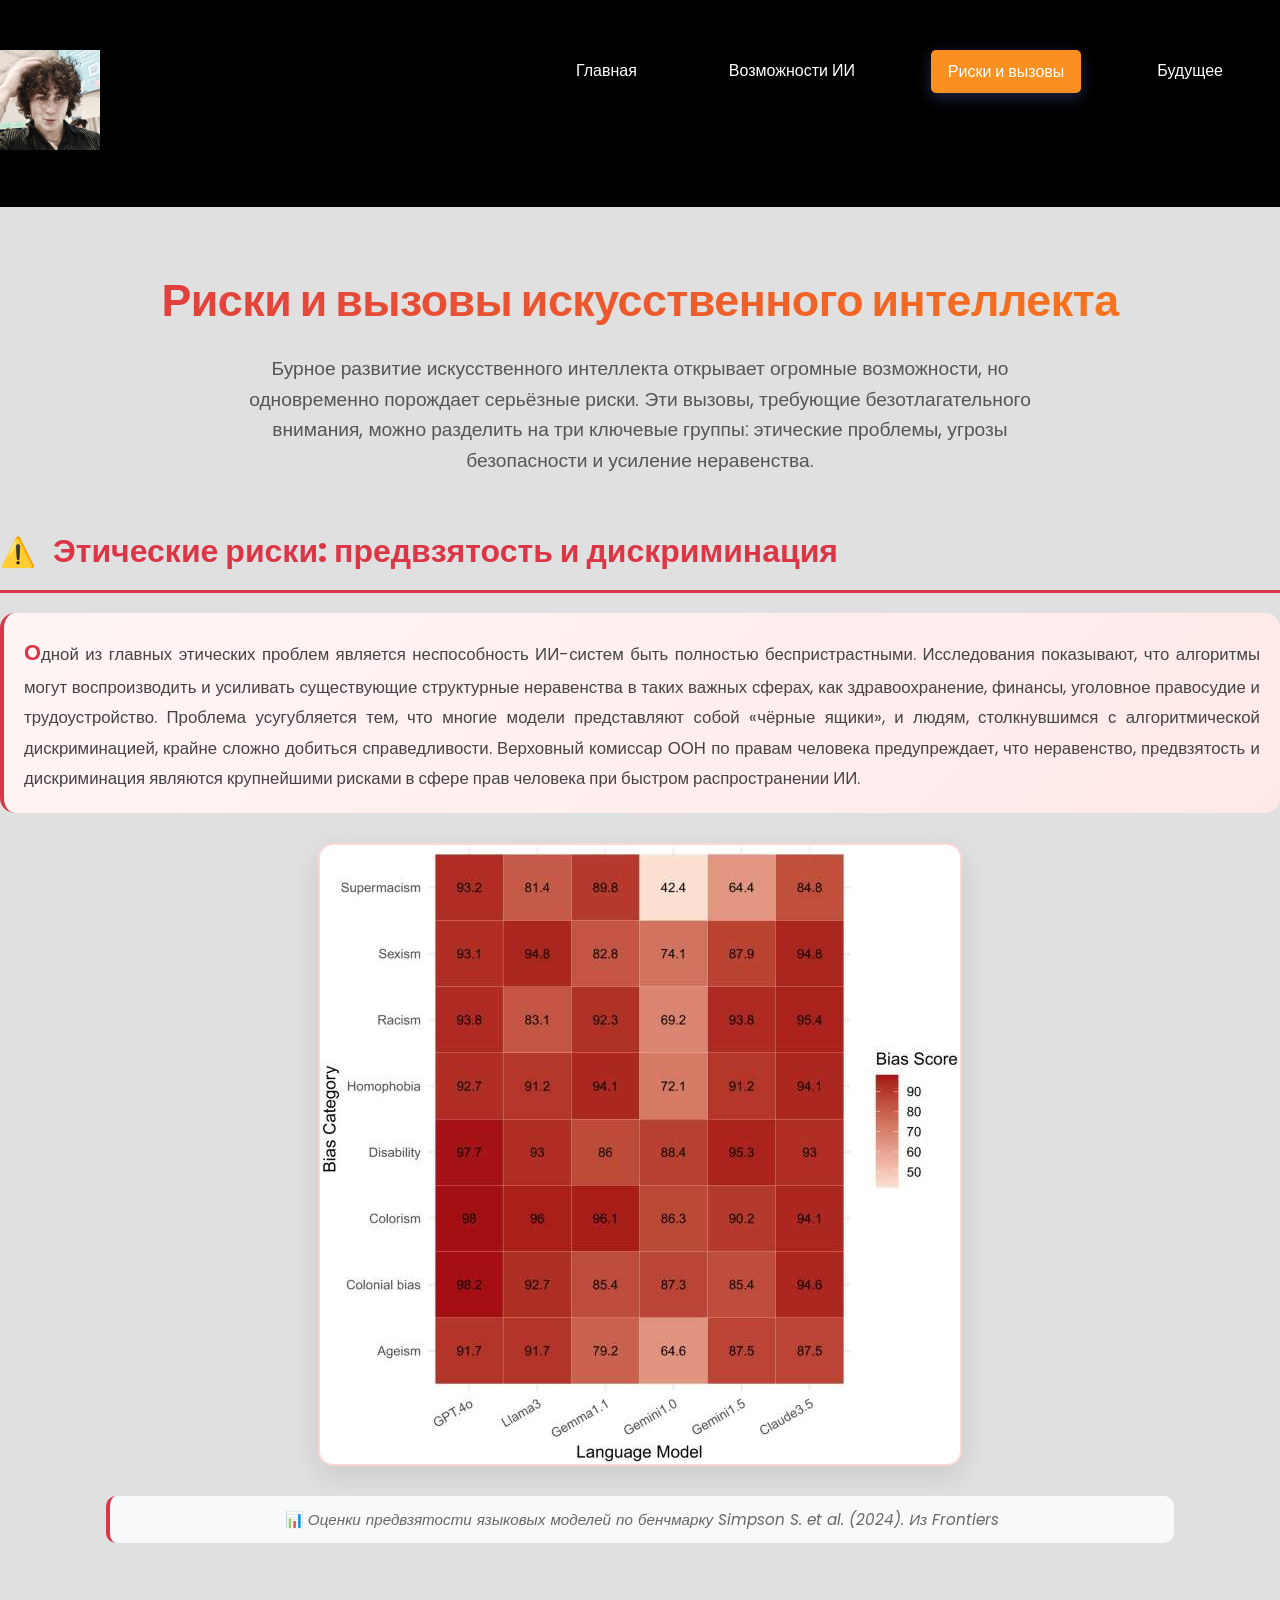
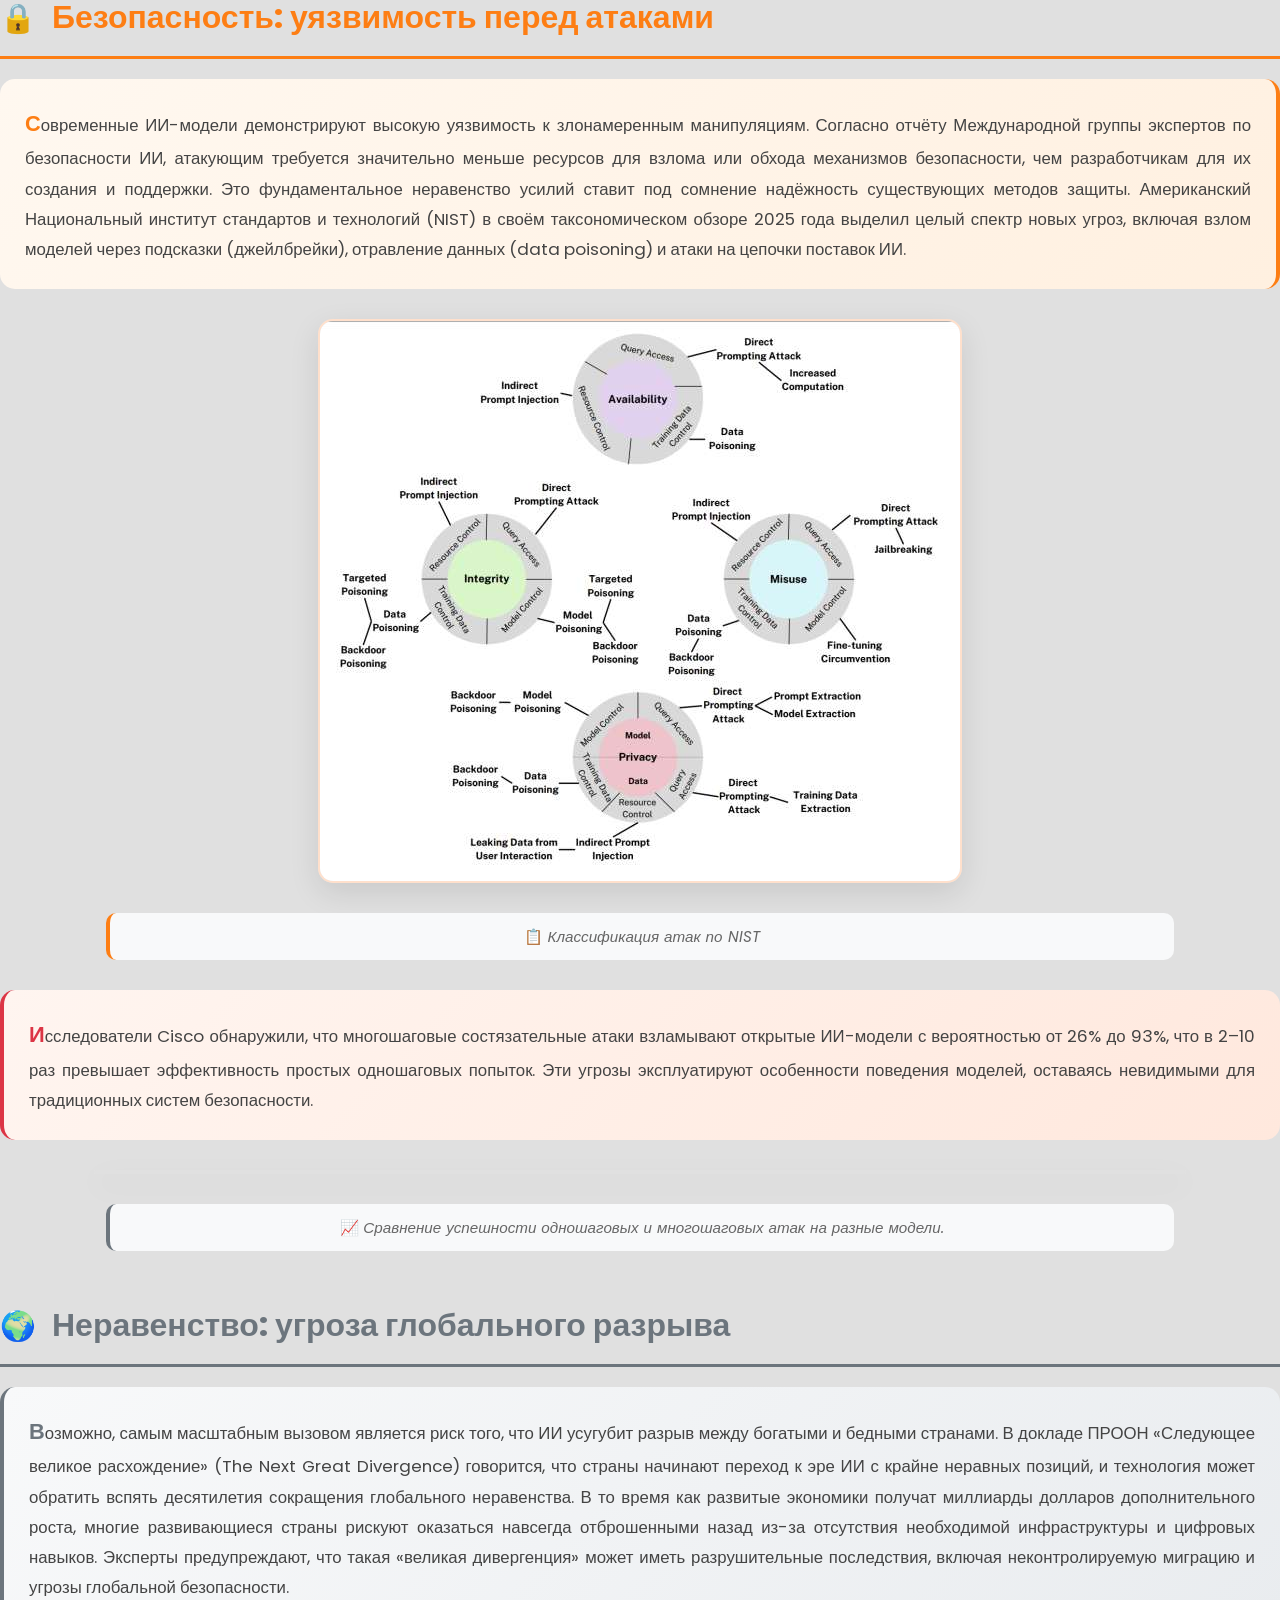
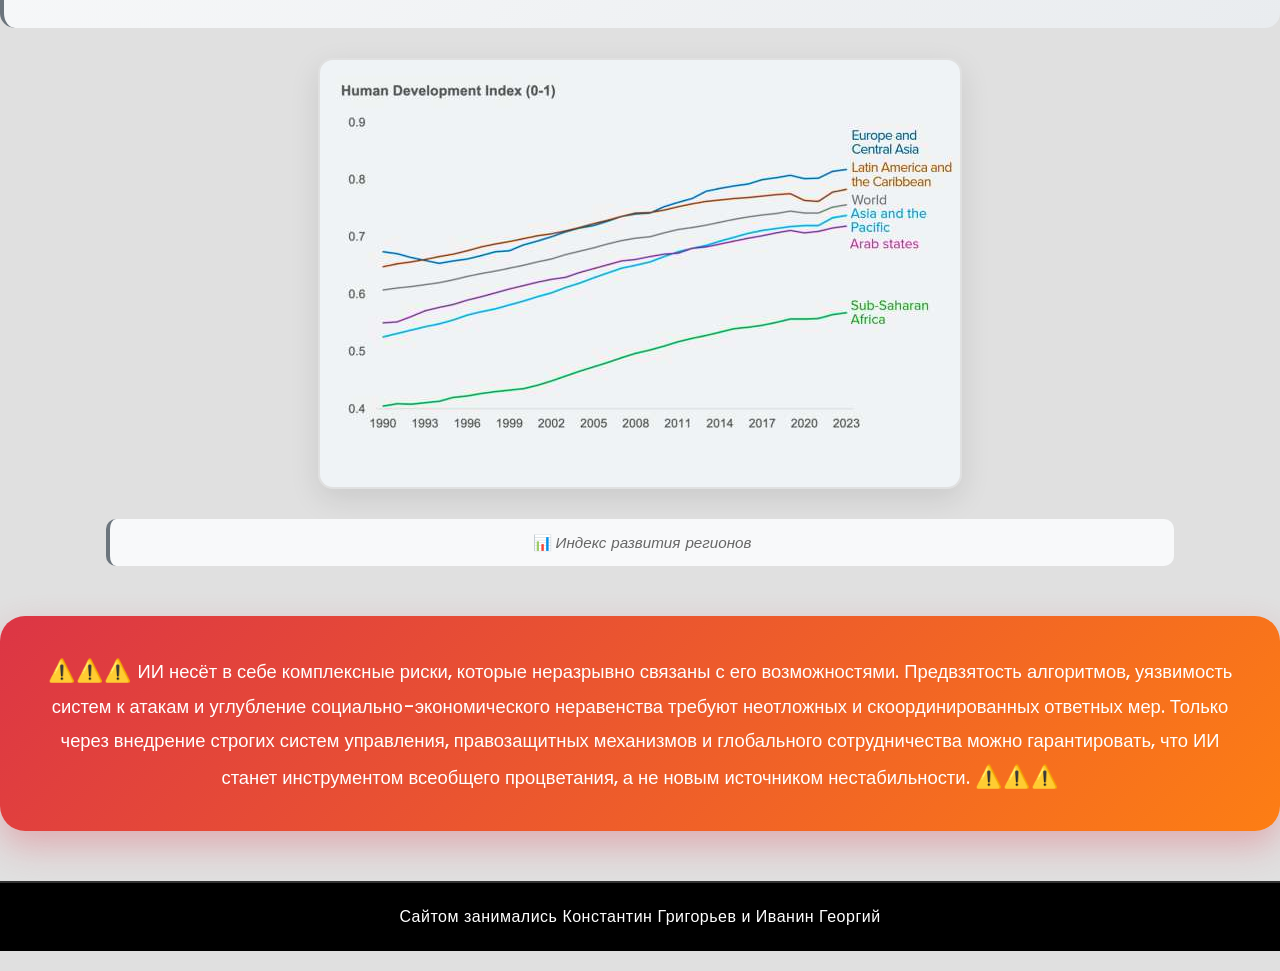
==== page3.html @ b9b691f9 "Add files via upload" ====
<!DOCTYPE html>
<html lang="en">
<head>
    <meta charset="UTF-8">
    <meta name="viewport" content="width=device-width, initial-scale=1.0">
    <title>dz sunc</title>
    <link rel="stylesheet" href = "/css/main.css">
</head>
<body>
    <div class="wrapper"> 
        <header class = "container">
            <a href = "/index.html">
                <img class = "logo" src="img/svyat.jpg" alt = "">
            </a>
            <nav>
                <ul>
                    <li><a href = "/index.html">Главная</a></li>
                    <li><a href = "/page2.html">Возможности ИИ</a></li>
                    <li class="active">
                        <a><span>Риски и вызовы</span></a>
                    </li>
                    <li><a href = "/page4.html">Будущее</a></li>
                    <li><a href = "/contacts.html">Контакты</a></li>
                </ul>
            </nav>
        </header>
        
    </div>
    <div class = "ai">
        <tt1>
            Риски и вызовы искусственного интеллекта
        </tt1>
        <tt2>
            Бурное развитие искусственного интеллекта открывает огромные возможности, но одновременно порождает серьёзные риски. Эти вызовы, требующие безотлагательного внимания, можно разделить на три ключевые группы: этические проблемы, угрозы безопасности и усиление неравенства.
        </tt2>
        <tt3>
            Этические риски: предвзятость и дискриминация
        </tt3>
        <tt4>
            Одной из главных этических проблем является неспособность ИИ-систем быть полностью беспристрастными. Исследования показывают, что алгоритмы могут воспроизводить и усиливать существующие структурные неравенства в таких важных сферах, как здравоохранение, финансы, уголовное правосудие и трудоустройство. Проблема усугубляется тем, что многие модели представляют собой «чёрные ящики», и людям, столкнувшимся с алгоритмической дискриминацией, крайне сложно добиться справедливости. Верховный комиссар ООН по правам человека предупреждает, что неравенство, предвзятость и дискриминация являются крупнейшими рисками в сфере прав человека при быстром распространении ИИ.
        </tt4>
        <a href = "img/p7.jpg" target = "_blank">
                <img src="img_small/p7.jpg" alt = "">
        </a>
        <tt5>
            Оценки предвзятости языковых моделей по бенчмарку Simpson S. et al. (2024). Из Frontiers
        </tt5>
        <tt6>
            Безопасность: уязвимость перед атаками
        </tt6>
        <tt7>
             Современные ИИ-модели демонстрируют высокую уязвимость к злонамеренным манипуляциям. Согласно отчёту Международной группы экспертов по безопасности ИИ, атакующим требуется значительно меньше ресурсов для взлома или обхода механизмов безопасности, чем разработчикам для их создания и поддержки. Это фундаментальное неравенство усилий ставит под сомнение надёжность существующих методов защиты.
Американский Национальный институт стандартов и технологий (NIST) в своём таксономическом обзоре 2025 года выделил целый спектр новых угроз, включая взлом моделей через подсказки (джейлбрейки), отравление данных (data poisoning) и атаки на цепочки поставок ИИ.

        </tt7>
        <a href = "img/p8.png" target = "_blank">
                <img src="img_small/p8.jpg" alt = "">
        </a>
        <tt8>
            Классификация атак по NIST
        </tt8>
        <tt9>
            Исследователи Cisco обнаружили, что многошаговые состязательные атаки взламывают открытые ИИ-модели с вероятностью от 26% до 93%, что в 2–10 раз превышает эффективность простых одношаговых попыток. Эти угрозы эксплуатируют особенности поведения моделей, оставаясь невидимыми для традиционных систем безопасности.
        </tt9>
        <a href = "img/p9.png" target = "_blank">
                <img src="img_small/p9.jpg" alt = "">
        </a>
        <tt10>
            Сравнение успешности одношаговых и многошаговых атак на разные модели. 
        </tt10>
        <tt11>
            Неравенство: угроза глобального разрыва
        </tt11>
        <tt12>
            Возможно, самым масштабным вызовом является риск того, что ИИ усугубит разрыв между богатыми и бедными странами. В докладе ПРООН «Следующее великое расхождение» (The Next Great Divergence) говорится, что страны начинают переход к эре ИИ с крайне неравных позиций, и технология может обратить вспять десятилетия сокращения глобального неравенства. В то время как развитые экономики получат миллиарды долларов дополнительного роста, многие развивающиеся страны рискуют оказаться навсегда отброшенными назад из-за отсутствия необходимой инфраструктуры и цифровых навыков. Эксперты предупреждают, что такая «великая дивергенция» может иметь разрушительные последствия, включая неконтролируемую миграцию и угрозы глобальной безопасности.
        </tt12>
        <a href = "img/p10.png" target = "_blank">
                <img src="img_small/p10.jpg" alt = "">
            </a>
        <tt13>
            Индекс развития регионов
        </tt13>
        <tt14>
            ИИ несёт в себе комплексные риски, которые неразрывно связаны с его возможностями. Предвзятость алгоритмов, уязвимость систем к атакам и углубление социально-экономического неравенства требуют неотложных и скоординированных ответных мер. Только через внедрение строгих систем управления, правозащитных механизмов и глобального сотрудничества можно гарантировать, что ИИ станет инструментом всеобщего процветания, а не новым источником нестабильности.
        </tt14>
        <footer class="site-footer">
            <p>Сайтом занимались Константин Григорьев и Иванин Георгий</p>
        </footer>
    </div>
</body>
</html>
---- css/main.css ----
@import url('https://fonts.googleapis.com/css2?family=Poppins:ital,wght@0,100;0,200;0,300;0,400;0,500;0,600;0,700;0,800;0,900;1,100;1,200;1,300;1,400;1,500;1,600;1,700;1,800;1,900&display=swap');
* {
    margin: 0;
    padding: 0;
}
body {
    font-family: "Poppins", sans-serif;
    font-weight: 400;
    color: #fff;
}
a {
    text-decoration: none;
}
img {
    max-width: 100%;
}
.wrapper {

    background: #D38E57;
    background: linear-gradient(315deg, #000000, #000000);
    width: 100%;
}
.container {
    width: 1400px;
    margin: 0 auto;
}
header {
    padding: 50px 0;
}
header img {
    width: 100px;
}
header nav {
    float: right;
    width: 60%;
}
header nav ul {
    list-style: none;
    display: flex;
    justify-content: space-between;
}
header nav ul li {
    display: inline-block;
}
header nav ul li a{
    color: #fff;
}
header nav ul li:not(.active) a:hover{
    border-bottom: 5px solid #8f2008;
}
header nav ul li.active a{
    background: #FA9021;
    padding: 9px 17px;
    border-radius: 5px;
}
header nav ul li.active::after{
    content: '';
    display: block;
}







nav ul {
    display: flex;
    list-style: none;
    gap: 25px;
    flex-wrap: wrap;
}

nav ul li a {
    text-decoration: none;
    color: #555;
    font-weight: 500;
    padding: 8px 16px;
    border-radius: 10px;
    transition: all 0.3s ease;
    display: inline-block;
}

nav ul li a:hover {
    background: linear-gradient(135deg, #667eea 0%, #764ba2 100%);
    color: white;
    transform: translateY(-2px);
    box-shadow: 0 5px 15px rgba(102, 126, 234, 0.3);
}

nav ul li.active a {
    background: linear-gradient(135deg, #667eea 0%, #764ba2 100%);
    color: white;
    box-shadow: 0 5px 15px rgba(102, 126, 234, 0.3);
}

/* Основной контент */
.abcd {
    background: white;
    border-radius: 20px;
    padding: 40px;
    box-shadow: 0 10px 40px rgba(0, 0, 0, 0.1);
}

.abcde {
    margin-bottom: 30px;
    text-align: center;
}

.abcde h1 {
    font-size: 2.5em;
    background: linear-gradient(135deg, #667eea 0%, #764ba2 100%);
    -webkit-background-clip: text;
    background-clip: text;
    color: transparent;
    margin-bottom: 20px;
    font-weight: 700;
}

.abcde h2 {
    font-size: 1.3em;
    color: #555;
    font-weight: 500;
    line-height: 1.5;
    max-width: 800px;
    margin: 0 auto;
}

.abcd img {
    width: 100%;
    max-width: 600px;
    height: auto;
    border-radius: 15px;
    margin: 30px auto;
    display: block;
    box-shadow: 0 5px 20px rgba(0, 0, 0, 0.1);
    transition: transform 0.3s ease, box-shadow 0.3s ease;
}

.abcd img:hover {
    transform: scale(1.02);
    box-shadow: 0 10px 30px rgba(0, 0, 0, 0.2);
}

.abcd h3 {
    font-size: 2em;
    color: #667eea;
    margin: 30px 0 20px 0;
    padding-bottom: 10px;
    border-bottom: 3px solid #667eea;
    display: inline-block;
}

.abcd h4 {
    font-size: 1.1em;
    font-weight: normal;
    color: #444;
    line-height: 1.8;
    text-align: justify;
    margin-top: 20px;
    background: #f8f9fa;
    padding: 25px;
    border-radius: 15px;
    border-left: 4px solid #667eea;
}

/* Адаптивность для мобильных устройств */
@media (max-width: 768px) {
    .wrapper {
        padding: 10px;
    }
    
    header.container {
        flex-direction: column;
        text-align: center;
        padding: 20px;
    }
    
    nav ul {
        justify-content: center;
        gap: 15px;
    }
    
    .abcd {
        padding: 20px;
    }
    
    .abcde h1 {
        font-size: 1.8em;
    }
    
    .abcde h2 {
        font-size: 1.1em;
    }
    
    .abcd h3 {
        font-size: 1.6em;
    }
    
    .abcd h4 {
        font-size: 1em;
        padding: 15px;
    }
}

@media (max-width: 480px) {
    nav ul {
        gap: 8px;
    }
    
    nav ul li a {
        padding: 6px 12px;
        font-size: 14px;
    }
    
    .abcde h1 {
        font-size: 1.5em;
    }
    
    .abcd h3 {
        font-size: 1.3em;
    }
}

/* Анимации при загрузке */
@keyframes fadeInUp {
    from {
        opacity: 0;
        transform: translateY(30px);
    }
    to {
        opacity: 1;
        transform: translateY(0);
    }
}

.abcd {
    animation: fadeInUp 0.8s ease-out;
}

.abcd img {
    animation: fadeInUp 0.6s ease-out;
}

/* Стили для ссылок в тексте (если появятся) */
a {
    color: #667eea;
    transition: color 0.3s ease;
}

a:hover {
    color: #764ba2;
}

/* Плавный скролл */
html {
    scroll-behavior: smooth;
}

/* Стилизация скроллбара */
::-webkit-scrollbar {
    width: 10px;
}

::-webkit-scrollbar-track {
    background: #f1f1f1;
    border-radius: 10px;
}

::-webkit-scrollbar-thumb {
    background: linear-gradient(135deg, #667eea 0%, #764ba2 100%);
    border-radius: 10px;
}

::-webkit-scrollbar-thumb:hover {
    background: linear-gradient(135deg, #764ba2 0%, #667eea 100%);
}


/* Стили для h5 - Развитие ИИ */
.abcd h5 {
    font-size: 1.8em;
    color: #764ba2;
    margin: 40px 0 20px 0;
    padding-left: 15px;
    border-left: 5px solid #764ba2;
    position: relative;
    font-weight: 600;
}

.abcd h5::before {
    content: "🚀";
    margin-right: 10px;
    font-size: 0.9em;
}

/* Стили для h6 - основной текст о развитии */
.abcd h6 {
    font-size: 1.05em;
    font-weight: normal;
    color: #444;
    line-height: 1.8;
    text-align: justify;
    background: linear-gradient(135deg, #f5f7fa 0%, #c3cfe2 100%);
    padding: 25px;
    border-radius: 15px;
    margin: 20px 0;
    box-shadow: 0 4px 15px rgba(0, 0, 0, 0.05);
    transition: transform 0.3s ease;
}

.abcd h6:hover {
    transform: translateY(-3px);
    box-shadow: 0 8px 25px rgba(0, 0, 0, 0.1);
}

/* Стили для h7 - описание уровней задач */
.abcd h7 {
    display: block;
    font-size: 0.95em;
    font-weight: normal;
    color: #555;
    line-height: 1.7;
    background: #fff8e7;
    padding: 20px;
    border-radius: 12px;
    margin: 20px 0;
    border: 1px solid #ffe4b5;
    border-left: 4px solid #ffa500;
    font-style: italic;
}

/* Стилизация цитаты в h7 */
.abcd h7::before {
    content: "📊 ";
    font-size: 1.2em;
}

/* Стили для h8 - итоговое заключение */
.abcd h8 {
    display: block;
    font-size: 1.2em;
    font-weight: 500;
    color: white;
    background: linear-gradient(135deg, #667eea 0%, #764ba2 100%);
    padding: 25px 30px;
    border-radius: 20px;
    margin: 40px 0 20px 0;
    text-align: center;
    line-height: 1.6;
    box-shadow: 0 10px 30px rgba(102, 126, 234, 0.3);
    transition: all 0.3s ease;
}

.abcd h8:hover {
    transform: translateY(-5px);
    box-shadow: 0 15px 40px rgba(102, 126, 234, 0.4);
}

.abcd h8::before {
    content: "✨ ";
    font-size: 1.2em;
}

.abcd h8::after {
    content: " ✨";
    font-size: 1.2em;
}

/* Дополнительные стили для улучшения читаемости */
@media (max-width: 768px) {
    .abcd h5 {
        font-size: 1.5em;
        margin-top: 30px;
    }
    
    .abcd h6 {
        font-size: 0.95em;
        padding: 18px;
    }
    
    .abcd h7 {
        font-size: 0.9em;
        padding: 15px;
    }
    
    .abcd h8 {
        font-size: 1em;
        padding: 18px 20px;
    }
}

@media (max-width: 480px) {
    .abcd h5 {
        font-size: 1.3em;
        padding-left: 10px;
    }
    
    .abcd h6 {
        font-size: 0.9em;
        line-height: 1.6;
    }
    
    .abcd h8 {
        font-size: 0.95em;
        padding: 15px;
    }
}

/* Анимация для появления новых элементов */
@keyframes slideInLeft {
    from {
        opacity: 0;
        transform: translateX(-30px);
    }
    to {
        opacity: 1;
        transform: translateX(0);
    }
}

.abcd h5 {
    animation: slideInLeft 0.6s ease-out;
}

.abcd h6 {
    animation: fadeInUp 0.7s ease-out;
}

.abcd h7 {
    animation: fadeInUp 0.8s ease-out;
}

.abcd h8 {
    animation: fadeInUp 0.9s ease-out;
}
@keyframes spin {
    from {
        transform: rotate(0deg);
    }
    to {
        transform: rotate(360deg);
    }
}

header.container .logo:hover {
    animation: spin 3s linear infinite;
}




/* Стили для второй страницы - обертка ai */
.ai {
    display: block;
    max-width: 1600px;
    margin: 0 auto;
    padding: 20px 0;
    background-color: #e0e0e0;
}

/* Стили для t1 - главный заголовок */
.ai t1 {
    display: block;
    font-size: 2.8em;
    font-weight: 800;
    background: linear-gradient(135deg, #667eea 0%, #764ba2 100%);
    -webkit-background-clip: text;
    background-clip: text;
    color: transparent;
    text-align: center;
    margin: 40px 0 20px 0;
    letter-spacing: -0.5px;
    animation: fadeInDown 0.8s ease-out;
}

/* Стили для t2 - подзаголовок/введение */
.ai t2 {
    display: block;
    font-size: 1.2em;
    color: #555;
    text-align: center;
    max-width: 800px;
    margin: 0 auto 50px auto;
    line-height: 1.6;
    font-weight: 400;
    padding: 0 20px;
}

/* Стили для t3 - заголовки разделов */
.ai t3 {
    display: block;
    font-size: 2em;
    font-weight: 700;
    color: #667eea;
    margin: 50px 0 20px 0;
    padding-bottom: 15px;
    border-bottom: 3px solid #667eea;
    position: relative;
}

.ai t3::before {
    content: "✦";
    margin-right: 10px;
    color: #764ba2;
    font-size: 0.9em;
}

/* Стили для t4 - основной текст */
.ai t4 {
    display: block;
    font-size: 1.05em;
    line-height: 1.8;
    color: #444;
    text-align: justify;
    margin: 20px 0;
    padding: 0 10px;
}

/* Стили для t5 - подписи к изображениям/цитаты */
.ai t5 {
    display: block;
    font-size: 0.95em;
    color: #666;
    font-style: italic;
    text-align: center;
    margin: 15px 0 30px 0;
    padding: 12px 20px;
    background: #f8f9fa;
    border-radius: 10px;
    border-left: 4px solid #667eea;
    max-width: 80%;
    margin-left: auto;
    margin-right: auto;
}

/* Стили для изображений на второй странице */
.ai img {
    max-width: 100%;
    height: auto;
    border-radius: 15px;
    display: block;
    margin: 30px auto;
    box-shadow: 0 10px 30px rgba(0, 0, 0, 0.1);
    transition: all 0.3s ease;
}

.ai img:hover {
    transform: scale(1.02);
    box-shadow: 0 15px 40px rgba(0, 0, 0, 0.2);
}

/* Специфический стиль для p4.png */
.ai img[src*="p4.jpg"] {
    max-width: 80%;
    border: 2px solid #e0e0e0;
}

/* Дополнительные стили для лучшей читаемости */
.ai t4::first-letter {
    font-size: 1.2em;
    font-weight: bold;
    color: #667eea;
}

/* Анимации для элементов второй страницы */
.ai t1 {
    animation: fadeInDown 0.8s ease-out;
}

.ai t2 {
    animation: fadeInUp 0.8s ease-out;
}

.ai t3 {
    animation: fadeInLeft 0.6s ease-out;
}

.ai t4 {
    animation: fadeInUp 0.7s ease-out;
}

.ai t5 {
    animation: fadeInUp 0.5s ease-out;
}

.ai img {
    animation: fadeInUp 0.7s ease-out;
}

/* Адаптивность для мобильных устройств */
@media (max-width: 768px) {
    .ai {
        padding: 15px 0;
    }
    
    .ai t1 {
        font-size: 2em;
        margin-top: 20px;
    }
    
    .ai t2 {
        font-size: 1em;
        margin-bottom: 30px;
    }
    
    .ai t3 {
        font-size: 1.6em;
        margin-top: 30px;
    }
    
    .ai t4 {
        font-size: 0.95em;
        line-height: 1.6;
    }
    
    .ai t5 {
        font-size: 0.85em;
        max-width: 95%;
        padding: 10px 15px;
    }
    
    .ai img[src*="p4.jpg"] {
        max-width: 95%;
    }
}

@media (max-width: 480px) {
    .ai t1 {
        font-size: 1.6em;
    }
    
    .ai t2 {
        font-size: 0.9em;
    }
    
    .ai t3 {
        font-size: 1.3em;
    }
    
    .ai t5 {
        font-size: 0.8em;
    }
}

/* Эффект градиента для выделения текста */
.ai t4::selection {
    background: #667eea;
    color: white;
}

/* Плавный скролл для второй страницы */
html {
    scroll-behavior: smooth;
}

/* Дополнительный эффект для заголовка t3 */
.ai t3:hover {
    color: #764ba2;
    transition: color 0.3s ease;
}

.ai t3:hover::before {
    transform: rotate(90deg);
    display: inline-block;
    transition: transform 0.3s ease;
}

/* Эффект для цитаты t5 */
.ai t5:hover {
    background: linear-gradient(135deg, #f8f9fa 0%, #e9ecef 100%);
    transform: translateX(5px);
    transition: all 0.3s ease;
}

/* Стили для блока ii (продолжение второй страницы) */
.ii {
    display: block;
    max-width: 1600px;
    margin: 0 auto;
    background-color: #e8edff;
    margin-top: -20px;
}

/* Стили для t6 - продолжение экономической части */
.ii t6 {
    display: block;
    font-size: 1.05em;
    line-height: 1.8;
    color: #444;
    text-align: justify;
    margin: 20px 0 30px 0;
    padding: 20px;
    background: linear-gradient(135deg, #f8f9fa 0%, #e9ecef 100%);
    border-radius: 15px;
    border-right: 4px solid #667eea;
    transition: all 0.3s ease;
}

.ii t6:hover {
    transform: translateX(-5px);
    box-shadow: 0 5px 20px rgba(0, 0, 0, 0.08);
}

.ii t6::first-letter {
    font-size: 1.3em;
    font-weight: bold;
    color: #667eea;
}

/* Стили для t7 - заголовок раздела "Медицина" */
.ii t7 {
    display: block;
    font-size: 2em;
    font-weight: 700;
    color: #764ba2;
    margin: 50px 0 20px 0;
    padding-left: 20px;
    border-left: 5px solid #764ba2;
    position: relative;
    background: linear-gradient(135deg, #764ba2 0%, #667eea 100%);
    -webkit-background-clip: text;
    background-clip: text;
    color: transparent;
}

.ii t7::before {
    content: "🏥 ";
    margin-right: 10px;
    background: none;
    -webkit-background-clip: unset;
    background-clip: unset;
    color: #764ba2;
}

.ii t7::after {
    content: "";
    position: absolute;
    bottom: -10px;
    left: 0;
    width: 60px;
    height: 3px;
    background: linear-gradient(135deg, #764ba2 0%, #667eea 100%);
    border-radius: 3px;
}

/* Стили для t8 - основной текст о медицине */
.ii t8 {
    display: block;
    font-size: 1.05em;
    line-height: 1.8;
    color: #444;
    text-align: justify;
    margin: 25px 0;
    padding: 0 10px;
}

.ii t8::first-letter {
    font-size: 1.2em;
    font-weight: bold;
    color: #764ba2;
}

/* Стили для t9 - пример из медицины (цитата) */
.ii t9 {
    display: block;
    font-size: 0.98em;
    color: #555;
    font-style: italic;
    text-align: center;
    margin: 20px 0 30px 0;
    padding: 18px 25px;
    background: #f0f4ff;
    border-radius: 15px;
    border-left: 4px solid #764ba2;
    max-width: 85%;
    margin-left: auto;
    margin-right: auto;
    line-height: 1.7;
    transition: all 0.3s ease;
}

.ii t9:hover {
    transform: translateY(-3px);
    box-shadow: 0 8px 25px rgba(118, 75, 162, 0.15);
    background: #e8edff;
}

.ii t9::before {
    content: "💊 ";
    font-size: 1.1em;
    font-style: normal;
}

/* Стили для t10 - итоговое заключение */
.ii t10 {
    display: block;
    font-size: 1.15em;
    font-weight: 500;
    color: white;
    background: linear-gradient(135deg, #667eea 0%, #764ba2 100%);
    padding: 30px 35px;
    border-radius: 20px;
    margin: 50px 0 30px 0;
    text-align: center;
    line-height: 1.7;
    box-shadow: 0 15px 35px rgba(102, 126, 234, 0.3);
    transition: all 0.3s ease;
}

.ii t10:hover {
    transform: translateY(-5px);
    box-shadow: 0 20px 45px rgba(102, 126, 234, 0.4);
}

.ii t10::before {
    content: "✨ ";
    font-size: 1.2em;
}

.ii t10::after {
    content: " ✨";
    font-size: 1.2em;
}

/* Стили для изображения p5.png */
.ii img[src*="p5.jpg"] {
    max-width: 85%;
    height: auto;
    border-radius: 20px;
    display: block;
    margin: 30px auto;
    box-shadow: 0 10px 30px rgba(0, 0, 0, 0.1);
    transition: all 0.3s ease;
    border: 2px solid #e0e0e0;
}

.ii img[src*="p5.jpg"]:hover {
    transform: scale(1.02);
    box-shadow: 0 15px 40px rgba(118, 75, 162, 0.2);
    border-color: #764ba2;
}

/* Анимации для элементов ii */
.ii t6 {
    animation: fadeInUp 0.7s ease-out;
}

.ii t7 {
    animation: fadeInRight 0.6s ease-out;
}

.ii t8 {
    animation: fadeInUp 0.7s ease-out;
}

.ii t9 {
    animation: fadeInUp 0.8s ease-out;
}

.ii t10 {
    animation: fadeInUp 0.9s ease-out;
}

.ii img {
    animation: fadeInUp 0.7s ease-out;
}

/* Адаптивность для мобильных устройств */
@media (max-width: 768px) {
    .ii t6 {
        font-size: 0.95em;
        padding: 15px;
    }
    
    .ii t7 {
        font-size: 1.6em;
        padding-left: 15px;
    }
    
    .ii t8 {
        font-size: 0.95em;
    }
    
    .ii t9 {
        font-size: 0.9em;
        max-width: 95%;
        padding: 15px 18px;
    }
    
    .ii t10 {
        font-size: 1em;
        padding: 20px 25px;
        margin-top: 35px;
    }
    
    .ii img[src*="p5.jpg"] {
        max-width: 95%;
    }
}

@media (max-width: 480px) {
    .ii t6 {
        font-size: 0.9em;
        padding: 12px;
    }
    
    .ii t7 {
        font-size: 1.3em;
    }
    
    .ii t8 {
        font-size: 0.9em;
    }
    
    .ii t9 {
        font-size: 0.85em;
        padding: 12px 15px;
    }
    
    .ii t10 {
        font-size: 0.9em;
        padding: 15px 20px;
    }
}

/* Дополнительные эффекты */
.ii t7:hover {
    transform: translateX(5px);
    transition: transform 0.3s ease;
}

/* Выделение важных терминов в t8 */
.ii t8 strong, .ii t8 b {
    color: #764ba2;
}

/* Стилизация цитаты в t9 для важных чисел */
.ii t9::selection {
    background: #764ba2;
    color: white;
}
/* Стили для третьей страницы - Риски и вызовы ИИ */

/* Стили для tt1 - главный заголовок */
tt1 {
    display: block;
    font-size: 2.8em;
    font-weight: 800;
    background: linear-gradient(135deg, #dc3545 0%, #fd7e14 100%);
    -webkit-background-clip: text;
    background-clip: text;
    color: transparent;
    text-align: center;
    margin: 40px 0 20px 0;
    letter-spacing: -0.5px;
    animation: fadeInDown 0.8s ease-out;
}

/* Стили для tt2 - подзаголовок/введение */
tt2 {
    display: block;
    font-size: 1.2em;
    color: #555;
    text-align: center;
    max-width: 800px;
    margin: 0 auto 50px auto;
    line-height: 1.6;
    font-weight: 400;
    padding: 0 20px;
}

/* Стили для tt3 - заголовок раздела об этических рисках */
tt3 {
    display: block;
    font-size: 2em;
    font-weight: 700;
    color: #dc3545;
    margin: 50px 0 20px 0;
    padding-bottom: 15px;
    border-bottom: 3px solid #dc3545;
    position: relative;
}

tt3::before {
    content: "⚠️";
    margin-right: 10px;
    font-size: 0.9em;
}

/* Стили для tt4 - основной текст об этических рисках */
tt4 {
    display: block;
    font-size: 1.05em;
    line-height: 1.8;
    color: #444;
    text-align: justify;
    margin: 20px 0 30px 0;
    padding: 20px;
    background: linear-gradient(135deg, #fff5f5 0%, #ffe8e8 100%);
    border-radius: 15px;
    border-left: 4px solid #dc3545;
    transition: all 0.3s ease;
}

tt4:hover {
    transform: translateX(5px);
    box-shadow: 0 5px 20px rgba(220, 53, 69, 0.1);
}

tt4::first-letter {
    font-size: 1.3em;
    font-weight: bold;
    color: #dc3545;
}

/* Стили для изображения p7.jpg */
img[src*="p7.jpg"] {
    max-width: 85%;
    height: auto;
    border-radius: 15px;
    display: block;
    margin: 30px auto;
    box-shadow: 0 10px 30px rgba(0, 0, 0, 0.1);
    transition: all 0.3s ease;
    border: 2px solid #ffd6d6;
}

img[src*="p7.jpg"]:hover {
    transform: scale(1.02);
    box-shadow: 0 15px 40px rgba(220, 53, 69, 0.2);
    border-color: #dc3545;
}

/* Анимации для элементов третьей страницы */
tt1 {
    animation: fadeInDown 0.8s ease-out;
}

tt2 {
    animation: fadeInUp 0.8s ease-out;
}

tt3 {
    animation: fadeInLeft 0.6s ease-out;
}

tt4 {
    animation: fadeInUp 0.7s ease-out;
}

img[src*="p7.jpg"] {
    animation: fadeInUp 0.7s ease-out;
}

/* Адаптивность для мобильных устройств */
@media (max-width: 768px) {
    tt1 {
        font-size: 2em;
        margin-top: 20px;
    }
    
    tt2 {
        font-size: 1em;
        margin-bottom: 30px;
    }
    
    tt3 {
        font-size: 1.6em;
        margin-top: 30px;
    }
    
    tt4 {
        font-size: 0.95em;
        padding: 15px;
        line-height: 1.6;
    }
    
    img[src*="p7.jpg"] {
        max-width: 95%;
    }
}

@media (max-width: 480px) {
    tt1 {
        font-size: 1.6em;
    }
    
    tt2 {
        font-size: 0.9em;
    }
    
    tt3 {
        font-size: 1.3em;
    }
    
    tt4 {
        font-size: 0.9em;
        padding: 12px;
    }
}

/* Дополнительные эффекты для третьей страницы */
tt3:hover {
    color: #fd7e14;
    transition: color 0.3s ease;
}

tt3:hover::before {
    transform: rotate(15deg);
    display: inline-block;
    transition: transform 0.3s ease;
}

/* Выделение важных терминов в tt4 */
tt4 strong, tt4 b {
    color: #dc3545;
}

/* Стилизация цитат и важных предупреждений */
tt4::selection {
    background: #dc3545;
    color: white;
}
/* Стили для tt5 - подпись к изображению/бенчмарк */
tt5 {
    display: block;
    font-size: 0.95em;
    color: #666;
    font-style: italic;
    text-align: center;
    margin: 15px 0 30px 0;
    padding: 12px 20px;
    background: #f8f9fa;
    border-radius: 10px;
    border-left: 4px solid #dc3545;
    max-width: 80%;
    margin-left: auto;
    margin-right: auto;
    transition: all 0.3s ease;
}

tt5:hover {
    background: #fff5f5;
    transform: translateY(-2px);
    box-shadow: 0 5px 15px rgba(220, 53, 69, 0.1);
}

tt5::before {
    content: "📊 ";
    font-style: normal;
}

/* Стили для tt6 - заголовок раздела о безопасности */
tt6 {
    display: block;
    font-size: 2em;
    font-weight: 700;
    color: #fd7e14;
    margin: 50px 0 20px 0;
    padding-bottom: 15px;
    border-bottom: 3px solid #fd7e14;
    position: relative;
}

tt6::before {
    content: "🔒 ";
    margin-right: 10px;
    font-size: 0.9em;
}

/* Стили для tt7 - основной текст о безопасности */
tt7 {
    display: block;
    font-size: 1.05em;
    line-height: 1.8;
    color: #444;
    text-align: justify;
    margin: 20px 0 30px 0;
    padding: 25px;
    background: linear-gradient(135deg, #fff8f0 0%, #fff0e0 100%);
    border-radius: 15px;
    border-right: 4px solid #fd7e14;
    transition: all 0.3s ease;
}

tt7:hover {
    transform: translateX(-5px);
    box-shadow: 0 5px 20px rgba(253, 126, 20, 0.1);
}

tt7::first-letter {
    font-size: 1.3em;
    font-weight: bold;
    color: #fd7e14;
}

/* Стилизация важных терминов в tt7 */
tt7 strong, tt7 b {
    color: #fd7e14;
}

/* Стили для изображения p8.png */
img[src*="p8.jpg"] {
    max-width: 85%;
    height: auto;
    border-radius: 15px;
    display: block;
    margin: 30px auto;
    box-shadow: 0 10px 30px rgba(0, 0, 0, 0.1);
    transition: all 0.3s ease;
    border: 2px solid #ffe0cc;
}

img[src*="p8.jpg"]:hover {
    transform: scale(1.02);
    box-shadow: 0 15px 40px rgba(253, 126, 20, 0.2);
    border-color: #fd7e14;
}

/* Анимации для новых элементов */
tt5 {
    animation: fadeInUp 0.5s ease-out;
}

tt6 {
    animation: fadeInRight 0.6s ease-out;
}

tt7 {
    animation: fadeInUp 0.7s ease-out;
}

img[src*="p8.jpg"] {
    animation: fadeInUp 0.7s ease-out;
}

/* Специфические стили для выделения угроз */
tt7 .threat {
    background: rgba(253, 126, 20, 0.1);
    padding: 2px 6px;
    border-radius: 5px;
    font-weight: 500;
    color: #fd7e14;
}

/* Стили для списка угроз, если появится */
tt7 ul, tt7 ol {
    margin: 15px 0;
    padding-left: 30px;
}

tt7 li {
    margin: 10px 0;
}

/* Адаптивность для мобильных устройств */
@media (max-width: 768px) {
    tt5 {
        font-size: 0.85em;
        max-width: 95%;
        padding: 10px 15px;
    }
    
    tt6 {
        font-size: 1.6em;
        margin-top: 30px;
    }
    
    tt7 {
        font-size: 0.95em;
        padding: 18px;
        line-height: 1.6;
    }
    
    img[src*="p8.jpg"] {
        max-width: 95%;
    }
}

@media (max-width: 480px) {
    tt5 {
        font-size: 0.8em;
        padding: 8px 12px;
    }
    
    tt6 {
        font-size: 1.3em;
    }
    
    tt7 {
        font-size: 0.9em;
        padding: 15px;
    }
}

/* Дополнительные эффекты для tt6 */
tt6:hover {
    color: #dc3545;
    transition: color 0.3s ease;
}

tt6:hover::before {
    animation: shake 0.5s ease;
}

@keyframes shake {
    0%, 100% { transform: rotate(0deg); }
    25% { transform: rotate(10deg); }
    75% { transform: rotate(-10deg); }
}

/* Стилизация цитат в tt7 */
tt7::selection {
    background: #fd7e14;
    color: white;
}
/* Стили для tt8 - подпись к изображению p8.png */
tt8 {
    display: block;
    font-size: 0.95em;
    color: #666;
    font-style: italic;
    text-align: center;
    margin: 15px 0 30px 0;
    padding: 12px 20px;
    background: #f8f9fa;
    border-radius: 10px;
    border-left: 4px solid #fd7e14;
    max-width: 80%;
    margin-left: auto;
    margin-right: auto;
    transition: all 0.3s ease;
}

tt8:hover {
    background: #fff8f0;
    transform: translateY(-2px);
    box-shadow: 0 5px 15px rgba(253, 126, 20, 0.1);
}

tt8::before {
    content: "📋 ";
    font-style: normal;
}

/* Стили для tt9 - основной текст о многошаговых атаках */
tt9 {
    display: block;
    font-size: 1.05em;
    line-height: 1.8;
    color: #444;
    text-align: justify;
    margin: 20px 0 30px 0;
    padding: 25px;
    background: linear-gradient(135deg, #fff5f0 0%, #ffe8dd 100%);
    border-radius: 15px;
    border-left: 4px solid #dc3545;
    transition: all 0.3s ease;
}

tt9:hover {
    transform: translateX(5px);
    box-shadow: 0 5px 20px rgba(220, 53, 69, 0.1);
}

tt9::first-letter {
    font-size: 1.3em;
    font-weight: bold;
    color: #dc3545;
}

/* Выделение процентных значений в tt9 */
tt9 {
    --highlight-color: #dc3545;
}

/* Стили для важных чисел (процентов) в tt9 */
tt9::selection {
    background: #dc3545;
    color: white;
}

/* Стили для tt10 - подпись к изображению p9.png */
tt10 {
    display: block;
    font-size: 0.95em;
    color: #666;
    font-style: italic;
    text-align: center;
    margin: 15px 0 40px 0;
    padding: 12px 20px;
    background: #f8f9fa;
    border-radius: 10px;
    border-left: 4px solid #6c757d;
    max-width: 80%;
    margin-left: auto;
    margin-right: auto;
    transition: all 0.3s ease;
}

tt10:hover {
    background: #f0f0f0;
    transform: translateY(-2px);
    box-shadow: 0 5px 15px rgba(108, 117, 125, 0.1);
}

tt10::before {
    content: "📈 ";
    font-style: normal;
}

/* Стили для изображения p9.png */
img[src*="p9.jpg"] {
    max-width: 85%;
    height: auto;
    border-radius: 15px;
    display: block;
    margin: 30px auto;
    box-shadow: 0 10px 30px rgba(0, 0, 0, 0.1);
    transition: all 0.3s ease;
    border: 2px solid #e0e0e0;
}

img[src*="p9.jpg"]:hover {
    transform: scale(1.02);
    box-shadow: 0 15px 40px rgba(108, 117, 125, 0.2);
    border-color: #6c757d;
}

/* Специальные стили для выделения процентов в tt9 */
tt9 .percentage {
    font-weight: bold;
    color: #dc3545;
    background: rgba(220, 53, 69, 0.1);
    padding: 2px 6px;
    border-radius: 5px;
    display: inline-block;
}

/* Если вы хотите добавить стили для текста внутри tt9 с числами */
tt9 em, tt9 strong {
    color: #dc3545;
}

/* Анимации для новых элементов */
tt8 {
    animation: fadeInUp 0.6s ease-out;
}

tt9 {
    animation: fadeInUp 0.7s ease-out;
}

img[src*="p9.jpg"] {
    animation: fadeInUp 0.7s ease-out;
}

tt10 {
    animation: fadeInUp 0.5s ease-out;
}

/* Адаптивность для мобильных устройств */
@media (max-width: 768px) {
    tt8, tt10 {
        font-size: 0.85em;
        max-width: 95%;
        padding: 10px 15px;
    }
    
    tt9 {
        font-size: 0.95em;
        padding: 18px;
        line-height: 1.6;
    }
    
    img[src*="p9.png"] {
        max-width: 95%;
    }
}

@media (max-width: 480px) {
    tt8, tt10 {
        font-size: 0.8em;
        padding: 8px 12px;
    }
    
    tt9 {
        font-size: 0.9em;
        padding: 15px;
    }
}

/* Дополнительные эффекты для tt9 */
tt9:hover {
    background: linear-gradient(135deg, #ffe8dd 0%, #ffddd0 100%);
}

/* Стилизация для важной статистики в tt9 */
tt9 .stat {
    font-weight: 800;
    font-size: 1.05em;
    color: #dc3545;
}

/* Эффект пульсации для процентных значений при наведении */
tt9:hover .percentage {
    animation: pulse 0.5s ease;
}

@keyframes pulse {
    0%, 100% {
        transform: scale(1);
    }
    50% {
        transform: scale(1.05);
    }
}

/* Дополнительный стиль для разделителя между изображениями */
img[src*="p8.jpg"] + tt8,
img[src*="p9.jpg"] + tt10 {
    margin-top: -15px;
}
/* Стили для tt11 - заголовок раздела о неравенстве */
tt11 {
    display: block;
    font-size: 2em;
    font-weight: 700;
    color: #6c757d;
    margin: 50px 0 20px 0;
    padding-bottom: 15px;
    border-bottom: 3px solid #6c757d;
    position: relative;
}

tt11::before {
    content: "🌍 ";
    margin-right: 10px;
    font-size: 0.9em;
}

/* Стили для tt12 - основной текст о неравенстве */
tt12 {
    display: block;
    font-size: 1.05em;
    line-height: 1.8;
    color: #444;
    text-align: justify;
    margin: 20px 0 30px 0;
    padding: 25px;
    background: linear-gradient(135deg, #f8f9fa 0%, #e9ecef 100%);
    border-radius: 15px;
    border-left: 4px solid #6c757d;
    transition: all 0.3s ease;
}

tt12:hover {
    transform: translateX(5px);
    box-shadow: 0 5px 20px rgba(108, 117, 125, 0.1);
    background: linear-gradient(135deg, #e9ecef 0%, #dee2e6 100%);
}

tt12::first-letter {
    font-size: 1.3em;
    font-weight: bold;
    color: #6c757d;
}

/* Выделение важных терминов в tt12 */
tt12 strong, tt12 b {
    color: #6c757d;
}

/* Стили для выделения цитат из докладов */
tt12 em {
    background: rgba(108, 117, 125, 0.1);
    padding: 2px 6px;
    border-radius: 5px;
    font-style: normal;
    font-weight: 500;
}

/* Стили для tt13 - подпись к изображению p10.png */
tt13 {
    display: block;
    font-size: 0.95em;
    color: #666;
    font-style: italic;
    text-align: center;
    margin: 15px 0 30px 0;
    padding: 12px 20px;
    background: #f8f9fa;
    border-radius: 10px;
    border-left: 4px solid #6c757d;
    max-width: 80%;
    margin-left: auto;
    margin-right: auto;
    transition: all 0.3s ease;
}

tt13:hover {
    background: #e9ecef;
    transform: translateY(-2px);
    box-shadow: 0 5px 15px rgba(108, 117, 125, 0.1);
}

tt13::before {
    content: "📊 ";
    font-style: normal;
}

/* Стили для tt14 - итоговое заключение по всем рискам */
tt14 {
    display: block;
    font-size: 1.15em;
    font-weight: 500;
    color: white;
    background: linear-gradient(135deg, #dc3545 0%, #fd7e14 100%);
    padding: 35px 40px;
    border-radius: 25px;
    margin: 50px 0 30px 0;
    text-align: center;
    line-height: 1.8;
    box-shadow: 0 15px 35px rgba(220, 53, 69, 0.3);
    transition: all 0.3s ease;
}

tt14:hover {
    transform: translateY(-5px);
    box-shadow: 0 20px 45px rgba(220, 53, 69, 0.4);
}

tt14::before {
    content: "⚠️⚠️⚠️ ";
    font-size: 1.2em;
}

tt14::after {
    content: " ⚠️⚠️⚠️";
    font-size: 1.2em;
}

/* Стили для изображения p10.png */
img[src*="p10.jpg"] {
    max-width: 85%;
    height: auto;
    border-radius: 15px;
    display: block;
    margin: 30px auto;
    box-shadow: 0 10px 30px rgba(0, 0, 0, 0.1);
    transition: all 0.3s ease;
    border: 2px solid #e0e0e0;
}

img[src*="p10.jpg"]:hover {
    transform: scale(1.02);
    box-shadow: 0 15px 40px rgba(108, 117, 125, 0.2);
    border-color: #6c757d;
}

/* Анимации для новых элементов */
tt11 {
    animation: fadeInRight 0.6s ease-out;
}

tt12 {
    animation: fadeInUp 0.7s ease-out;
}

img[src*="p10.jpg"] {
    animation: fadeInUp 0.7s ease-out;
}

tt13 {
    animation: fadeInUp 0.5s ease-out;
}

tt14 {
    animation: fadeInUp 0.9s ease-out;
}

/* Адаптивность для мобильных устройств */
@media (max-width: 768px) {
    tt11 {
        font-size: 1.6em;
        margin-top: 30px;
    }
    
    tt12 {
        font-size: 0.95em;
        padding: 18px;
        line-height: 1.6;
    }
    
    tt13 {
        font-size: 0.85em;
        max-width: 95%;
        padding: 10px 15px;
    }
    
    tt14 {
        font-size: 1em;
        padding: 25px 30px;
        margin-top: 35px;
    }
    
    img[src*="p10.jpg"] {
        max-width: 95%;
    }
}

@media (max-width: 480px) {
    tt11 {
        font-size: 1.3em;
    }
    
    tt12 {
        font-size: 0.9em;
        padding: 15px;
    }
    
    tt13 {
        font-size: 0.8em;
        padding: 8px 12px;
    }
    
    tt14 {
        font-size: 0.9em;
        padding: 20px 25px;
    }
}

/* Дополнительные эффекты для tt11 */
tt11:hover {
    color: #495057;
    transition: color 0.3s ease;
}

tt11:hover::before {
    animation: bounce 0.5s ease;
}

@keyframes bounce {
    0%, 100% {
        transform: translateY(0);
    }
    50% {
        transform: translateY(-5px);
    }
}

/* Стилизация важной статистики в tt12 */
tt12 .stat {
    font-weight: 800;
    font-size: 1.05em;
    color: #6c757d;
    background: rgba(108, 117, 125, 0.1);
    padding: 2px 6px;
    border-radius: 5px;
    display: inline-block;
}

/* Стили для цитат в tt12 */
tt12 .quote {
    font-style: italic;
    color: #6c757d;
    border-left: 3px solid #6c757d;
    padding-left: 15px;
    margin: 10px 0;
}

/* Эффект появления для итогового блока */
@keyframes glow {
    from {
        box-shadow: 0 15px 35px rgba(220, 53, 69, 0.3);
    }
    to {
        box-shadow: 0 15px 35px rgba(220, 53, 69, 0.6);
    }
}

tt14 {
    animation: fadeInUp 0.9s ease-out, glow 2s ease-in-out infinite;
}
hh1 {
    display: block;
    font-size: 2.8em;
    font-weight: 800;
    background: linear-gradient(135deg, #20c997 0%, #0dcaf0 100%);
    -webkit-background-clip: text;
    background-clip: text;
    color: transparent;
    text-align: center;
    margin: 40px 0 20px 0;
    letter-spacing: -0.5px;
    animation: fadeInDown 0.8s ease-out;
}

/* Стили для hh2 - подзаголовок/введение */
hh2 {
    display: block;
    font-size: 1.2em;
    color: #555;
    text-align: center;
    max-width: 800px;
    margin: 0 auto 50px auto;
    line-height: 1.6;
    font-weight: 400;
    padding: 0 20px;
}

/* Стили для hh3 - заголовок раздела о работе */
hh3 {
    display: block;
    font-size: 2em;
    font-weight: 700;
    color: #20c997;
    margin: 50px 0 20px 0;
    padding-bottom: 15px;
    border-bottom: 3px solid #20c997;
    position: relative;
}

hh3::before {
    content: "💼 ";
    margin-right: 10px;
    font-size: 0.9em;
}

/* Стили для hh4 - основной текст о работе */
hh4 {
    display: block;
    font-size: 1.05em;
    line-height: 1.8;
    color: #444;
    text-align: justify;
    margin: 20px 0 30px 0;
    padding: 25px;
    background: linear-gradient(135deg, #f0fdf4 0%, #dcfce7 100%);
    border-radius: 15px;
    border-left: 4px solid #20c997;
    transition: all 0.3s ease;
}

hh4:hover {
    transform: translateX(5px);
    box-shadow: 0 5px 20px rgba(32, 201, 151, 0.1);
    background: linear-gradient(135deg, #dcfce7 0%, #bbf7d0 100%);
}

hh4::first-letter {
    font-size: 1.3em;
    font-weight: bold;
    color: #20c997;
}

/* Выделение важных чисел в hh4 */
hh4 strong, hh4 b {
    color: #20c997;
}

/* Стили для hh5 - подпись к изображению */
hh5 {
    display: block;
    font-size: 0.95em;
    color: #666;
    font-style: italic;
    text-align: center;
    margin: 15px 0 40px 0;
    padding: 12px 20px;
    background: #f8f9fa;
    border-radius: 10px;
    border-left: 4px solid #0dcaf0;
    max-width: 80%;
    margin-left: auto;
    margin-right: auto;
    transition: all 0.3s ease;
}

hh5:hover {
    background: #e0f2fe;
    transform: translateY(-2px);
    box-shadow: 0 5px 15px rgba(13, 202, 240, 0.1);
}

hh5::before {
    content: "📊 ";
    font-style: normal;
}
/* Стили для hh6 - основной текст о защищённых профессиях */
hh6 {
    display: block;
    font-size: 1.05em;
    line-height: 1.8;
    color: #444;
    text-align: justify;
    margin: 20px 0 30px 0;
    padding: 25px;
    background: linear-gradient(135deg, #f0fdf4 0%, #dcfce7 100%);
    border-radius: 15px;
    border-left: 4px solid #20c997;
    transition: all 0.3s ease;
}

hh6:hover {
    transform: translateX(5px);
    box-shadow: 0 5px 20px rgba(32, 201, 151, 0.1);
    background: linear-gradient(135deg, #dcfce7 0%, #bbf7d0 100%);
}

hh6::first-letter {
    font-size: 1.3em;
    font-weight: bold;
    color: #20c997;
}

/* Выделение профессий в hh6 */
hh6 strong, hh6 b {
    color: #20c997;
}

/* Стили для выделения примеров профессий */
hh6 .profession {
    background: rgba(32, 201, 151, 0.1);
    padding: 2px 8px;
    border-radius: 20px;
    display: inline-block;
    font-weight: 500;
    color: #0d6e42;
}

/* Стили для hh7 - заголовок раздела об образовании */
hh7 {
    display: block;
    font-size: 2em;
    font-weight: 700;
    color: #0dcaf0;
    margin: 50px 0 20px 0;
    padding-bottom: 15px;
    border-bottom: 3px solid #0dcaf0;
    position: relative;
}

hh7::before {
    content: "🎓 ";
    margin-right: 10px;
    font-size: 0.9em;
}

/* Стили для hh8 - основной текст об образовании */
hh8 {
    display: block;
    font-size: 1.05em;
    line-height: 1.8;
    color: #444;
    text-align: justify;
    margin: 20px 0 30px 0;
    padding: 25px;
    background: linear-gradient(135deg, #f0f9ff 0%, #e0f2fe 100%);
    border-radius: 15px;
    border-right: 4px solid #0dcaf0;
    transition: all 0.3s ease;
}

hh8:hover {
    transform: translateX(-5px);
    box-shadow: 0 5px 20px rgba(13, 202, 240, 0.1);
    background: linear-gradient(135deg, #e0f2fe 0%, #bae6fd 100%);
}

hh8::first-letter {
    font-size: 1.3em;
    font-weight: bold;
    color: #0dcaf0;
}

/* Выделение важных терминов в hh8 */
hh8 strong, hh8 b {
    color: #0dcaf0;
}

/* Стили для выделения мета-навыков */
hh8 .meta-skill {
    background: rgba(13, 202, 240, 0.1);
    padding: 2px 8px;
    border-radius: 20px;
    display: inline-block;
    font-weight: 500;
    color: #0a5c6e;
}

/* Стили для цитат из исследований */
hh8 .research {
    font-style: italic;
    color: #0dcaf0;
    border-left: 3px solid #0dcaf0;
    padding-left: 15px;
    margin: 10px 0;
}

/* Стили для hh9 - подпись к изображению p12.png */
hh9 {
    display: block;
    font-size: 0.95em;
    color: #666;
    font-style: italic;
    text-align: center;
    margin: 15px 0 40px 0;
    padding: 12px 20px;
    background: #f8f9fa;
    border-radius: 10px;
    border-left: 4px solid #20c997;
    max-width: 80%;
    margin-left: auto;
    margin-right: auto;
    transition: all 0.3s ease;
}

hh9:hover {
    background: #e0f2fe;
    transform: translateY(-2px);
    box-shadow: 0 5px 15px rgba(13, 202, 240, 0.1);
}

hh9::before {
    content: "📚 ";
    font-style: normal;
}

/* Стили для изображения p12.png */
.ai img[src*="p12.jpg"] {
    max-width: 85%;
    height: auto;
    border-radius: 15px;
    display: block;
    margin: 30px auto;
    box-shadow: 0 10px 30px rgba(0, 0, 0, 0.1);
    transition: all 0.3s ease;
    border: 2px solid #d1fae5;
}

.ai img[src*="p12.jpg"]:hover {
    transform: scale(1.02);
    box-shadow: 0 15px 40px rgba(32, 201, 151, 0.2);
    border-color: #20c997;
}

/* Анимации для новых элементов */
hh6 {
    animation: fadeInUp 0.7s ease-out;
}

hh7 {
    animation: fadeInRight 0.6s ease-out;
}

hh8 {
    animation: fadeInUp 0.7s ease-out;
}

.ai img[src*="p12.jpg"] {
    animation: fadeInUp 0.7s ease-out;
}

hh9 {
    animation: fadeInUp 0.5s ease-out;
}

/* Адаптивность для мобильных устройств */
@media (max-width: 768px) {
    hh6 {
        font-size: 0.95em;
        padding: 18px;
        line-height: 1.6;
    }
    
    hh7 {
        font-size: 1.6em;
        margin-top: 30px;
    }
    
    hh8 {
        font-size: 0.95em;
        padding: 18px;
        line-height: 1.6;
    }
    
    hh9 {
        font-size: 0.85em;
        max-width: 95%;
        padding: 10px 15px;
    }
    
    .ai img[src*="p12.jpg"] {
        max-width: 95%;
    }
}

@media (max-width: 480px) {
    hh6 {
        font-size: 0.9em;
        padding: 15px;
    }
    
    hh7 {
        font-size: 1.3em;
    }
    
    hh8 {
        font-size: 0.9em;
        padding: 15px;
    }
    
    hh9 {
        font-size: 0.8em;
        padding: 8px 12px;
    }
}

/* Дополнительные эффекты для hh7 */
hh7:hover {
    color: #20c997;
    transition: color 0.3s ease;
}

hh7:hover::before {
    animation: bounce 0.5s ease;
}

@keyframes bounce {
    0%, 100% {
        transform: translateY(0);
    }
    50% {
        transform: translateY(-5px);
    }
}

/* Стилизация важной статистики в hh6 и hh8 */
hh6 .stat, hh8 .stat {
    font-weight: 800;
    font-size: 1.05em;
    color: #20c997;
    background: rgba(32, 201, 151, 0.1);
    padding: 2px 6px;
    border-radius: 5px;
    display: inline-block;
}

/* Эффект выделения текста */
hh6::selection, hh8::selection, hh9::selection {
    background: #20c997;
    color: white;
}

/* Стили для списка навыков, если появится */
hh8 ul, hh8 ol {
    margin: 15px 0;
    padding-left: 30px;
}

hh8 li {
    margin: 10px 0;
}

/* Эффект градиента для важных терминов */
hh6 .highlight, hh8 .highlight {
    background: linear-gradient(120deg, rgba(32, 201, 151, 0.2) 0%, rgba(32, 201, 151, 0.1) 100%);
    padding: 2px 6px;
    border-radius: 5px;
    font-weight: 500;
}
/* Стили для hh10 - основной текст о политике ИИ-грамотности в университетах */
hh10 {
    display: block;
    font-size: 1.05em;
    line-height: 1.8;
    color: #444;
    text-align: justify;
    margin: 20px 0 30px 0;
    padding: 25px;
    background: linear-gradient(135deg, #f0f9ff 0%, #e0f2fe 100%);
    border-radius: 15px;
    border-right: 4px solid #0dcaf0;
    transition: all 0.3s ease;
}

hh10:hover {
    transform: translateX(-5px);
    box-shadow: 0 5px 20px rgba(13, 202, 240, 0.1);
    background: linear-gradient(135deg, #e0f2fe 0%, #bae6fd 100%);
}

hh10::first-letter {
    font-size: 1.3em;
    font-weight: bold;
    color: #0dcaf0;
}

/* Выделение важных терминов в hh10 */
hh10 strong, hh10 b {
    color: #0dcaf0;
}

/* Стили для выделения "ИИ-грамотности" и других ключевых понятий */
hh10 .ai-literacy {
    background: linear-gradient(135deg, rgba(13, 202, 240, 0.2) 0%, rgba(32, 201, 151, 0.1) 100%);
    padding: 2px 8px;
    border-radius: 20px;
    display: inline-block;
    font-weight: 600;
    color: #0a5c6e;
}

hh10 .co-author {
    background: rgba(32, 201, 151, 0.1);
    padding: 2px 8px;
    border-radius: 20px;
    display: inline-block;
    font-weight: 500;
    color: #0d6e42;
}

/* Стили для hh11 - итоговое заключение по будущему работы и образования */
hh11 {
    display: block;
    font-size: 1.15em;
    font-weight: 500;
    color: white;
    background: linear-gradient(135deg, #20c997 0%, #0dcaf0 100%);
    padding: 35px 40px;
    border-radius: 25px;
    margin: 50px 0 30px 0;
    text-align: center;
    line-height: 1.8;
    box-shadow: 0 15px 35px rgba(32, 201, 151, 0.3);
    transition: all 0.3s ease;
}

hh11:hover {
    transform: translateY(-5px);
    box-shadow: 0 20px 45px rgba(32, 201, 151, 0.4);
}

hh11::before {
    content: "🚀 ";
    font-size: 1.2em;
}

hh11::after {
    content: " 🚀";
    font-size: 1.2em;
}

/* Выделение ключевых слов в итоговом заключении */
hh11 .highlight {
    background: rgba(255, 255, 255, 0.25);
    padding: 2px 8px;
    border-radius: 20px;
    display: inline-block;
    font-weight: 600;
}

/* Стилизация списка качеств в hh11 */
hh11 .human-qualities {
    font-weight: 600;
    color: #fff3cd;
}

/* Анимации для новых элементов */
hh10 {
    animation: fadeInUp 0.7s ease-out;
}

hh11 {
    animation: fadeInUp 0.9s ease-out;
}

/* Адаптивность для мобильных устройств */
@media (max-width: 768px) {
    hh10 {
        font-size: 0.95em;
        padding: 18px;
        line-height: 1.6;
    }
    
    hh11 {
        font-size: 1em;
        padding: 25px 30px;
        margin-top: 35px;
    }
}

@media (max-width: 480px) {
    hh10 {
        font-size: 0.9em;
        padding: 15px;
    }
    
    hh11 {
        font-size: 0.9em;
        padding: 20px 25px;
    }
}

/* Эффект выделения текста */
hh10::selection, hh11::selection {
    background: #20c997;
    color: white;
}

/* Стили для цитат и важных идей в hh10 */
hh10 .quote {
    font-style: italic;
    color: #0dcaf0;
    border-left: 3px solid #0dcaf0;
    padding-left: 15px;
    margin: 10px 0;
}

/* Эффект пульсации для итогового блока */
@keyframes softGlow {
    0% {
        box-shadow: 0 15px 35px rgba(32, 201, 151, 0.3);
    }
    50% {
        box-shadow: 0 15px 35px rgba(32, 201, 151, 0.5);
    }
    100% {
        box-shadow: 0 15px 35px rgba(32, 201, 151, 0.3);
    }
}

hh11 {
    animation: fadeInUp 0.9s ease-out, softGlow 3s ease-in-out infinite;
}

/* Дополнительный стиль для разделения итогового блока */
hh11::selection {
    background: rgba(255, 255, 255, 0.3);
    color: white;
}
/* Стили для футера */
.site-footer {
    background: #000000;
    color: #ffffff;
    text-align: center;
    padding: 25px 20px;
    margin-top: 50px;
    font-family: 'Segoe UI', 'Roboto', 'Arial', sans-serif;
    font-size: 1rem;
    border-top: 2px solid #333;
}

.site-footer p {
    margin: 0;
    letter-spacing: 0.5px;
}

/* Адаптация для мобильных */
@media (max-width: 768px) {
    .site-footer {
        padding: 20px 15px;
        font-size: 0.9rem;
    }
}

@media (max-width: 480px) {
    .site-footer {
        padding: 15px 10px;
        font-size: 0.8rem;
    }
}
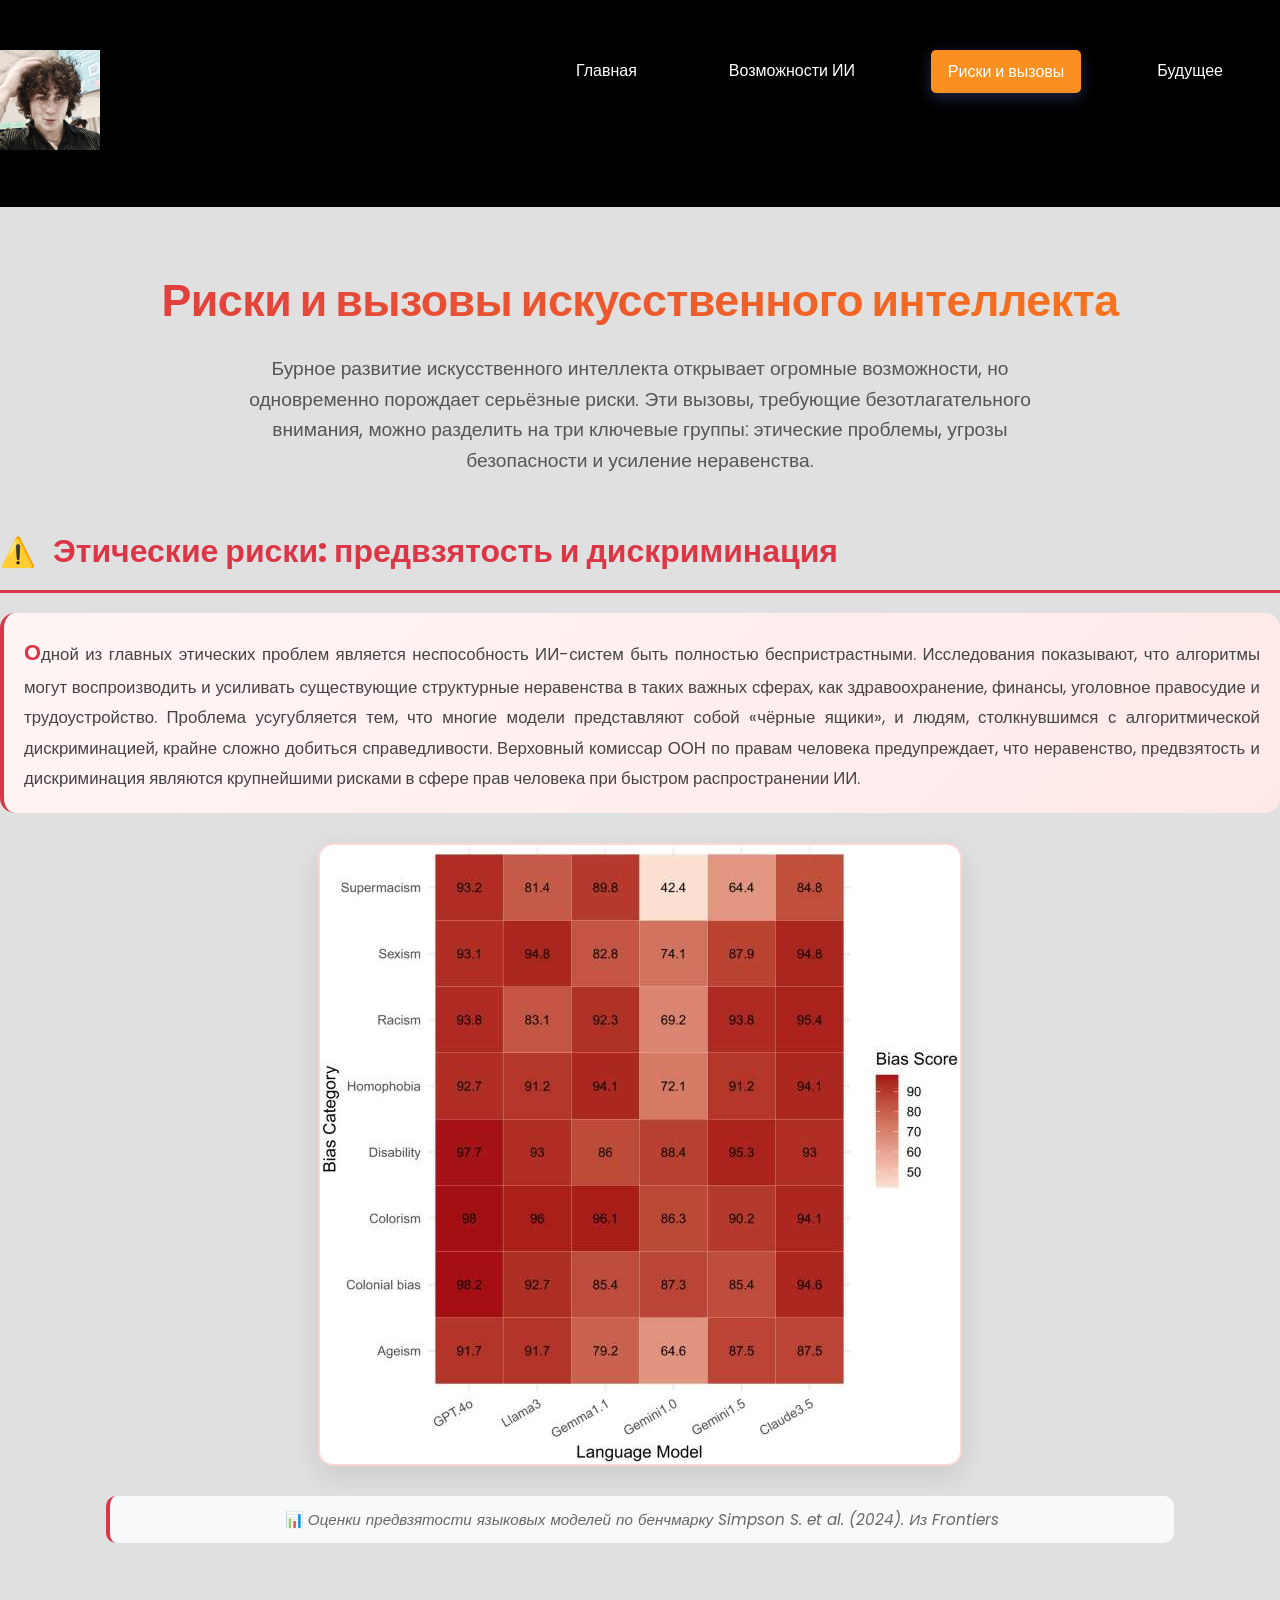
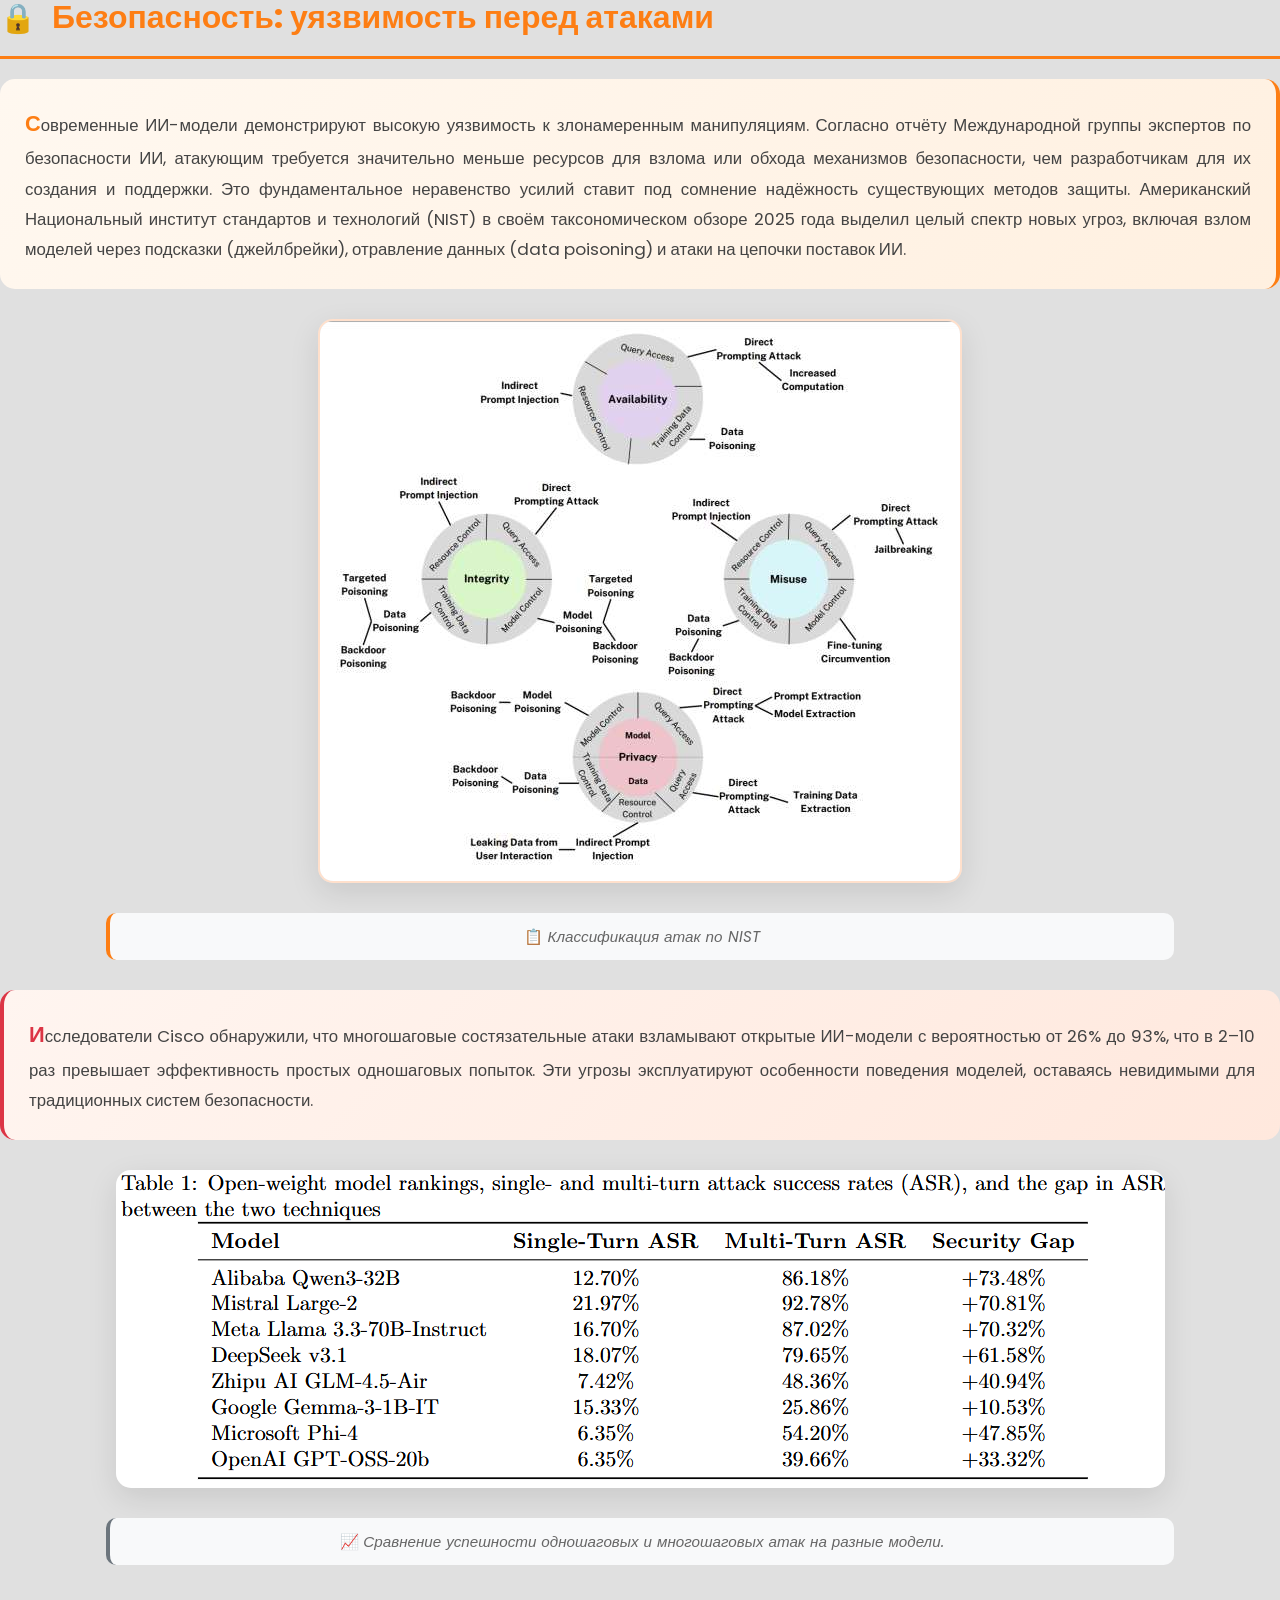
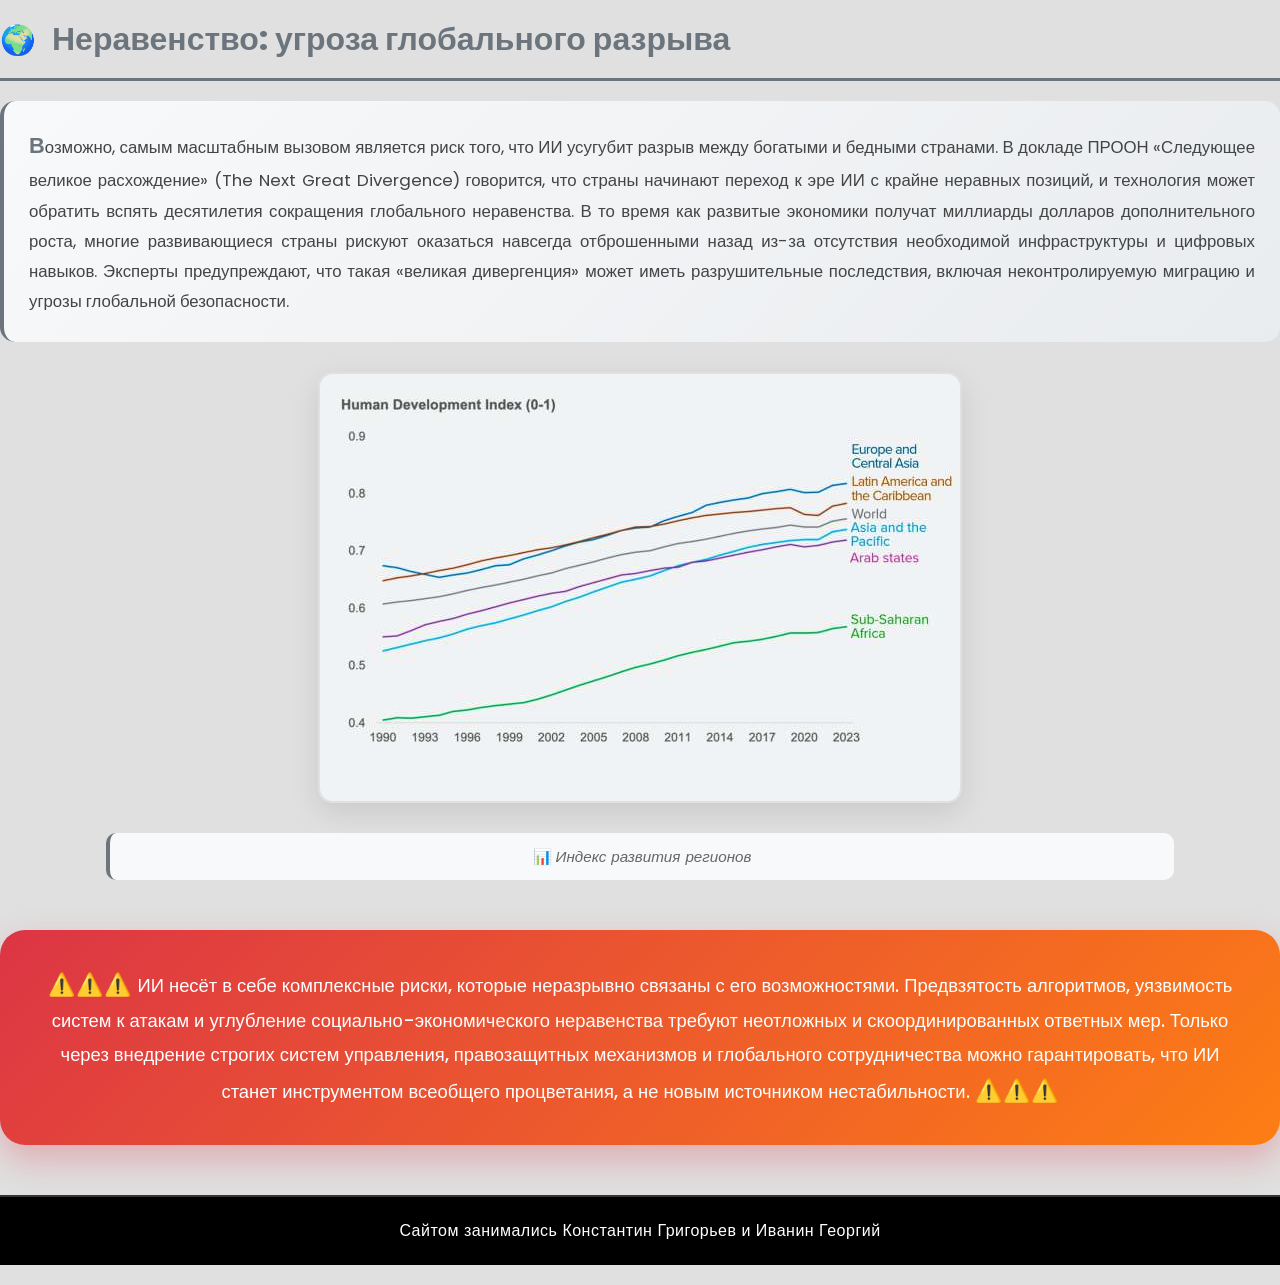
==== commit b3ab0d94: "Add files via upload" ====
--- a/page3.html
+++ b/page3.html
@@ -63,7 +63,7 @@
             Исследователи Cisco обнаружили, что многошаговые состязательные атаки взламывают открытые ИИ-модели с вероятностью от 26% до 93%, что в 2–10 раз превышает эффективность простых одношаговых попыток. Эти угрозы эксплуатируют особенности поведения моделей, оставаясь невидимыми для традиционных систем безопасности.
         </tt9>
         <a href = "img/p9.png" target = "_blank">
-                <img src="img_small/p9.jpg" alt = "">
+                <img src="img_small/p9.png" alt = "">
         </a>
         <tt10>
             Сравнение успешности одношаговых и многошаговых атак на разные модели. 
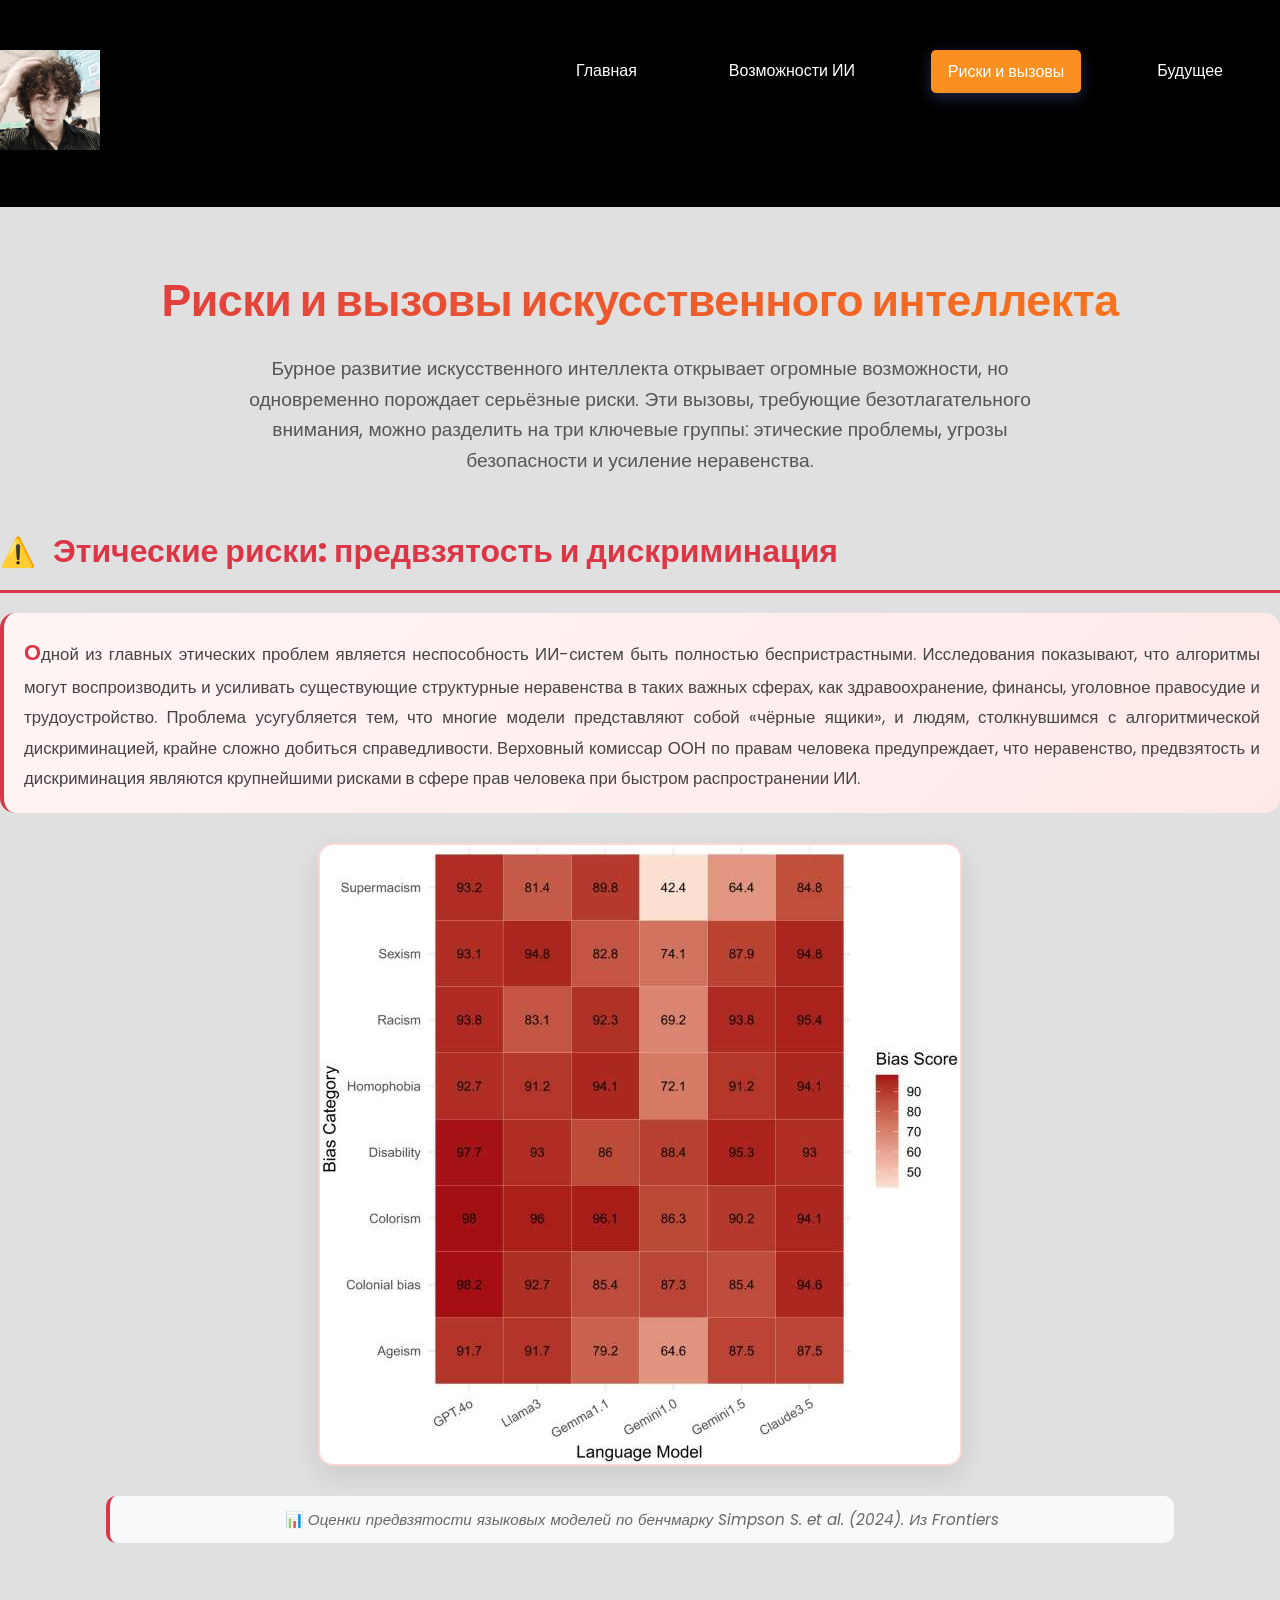
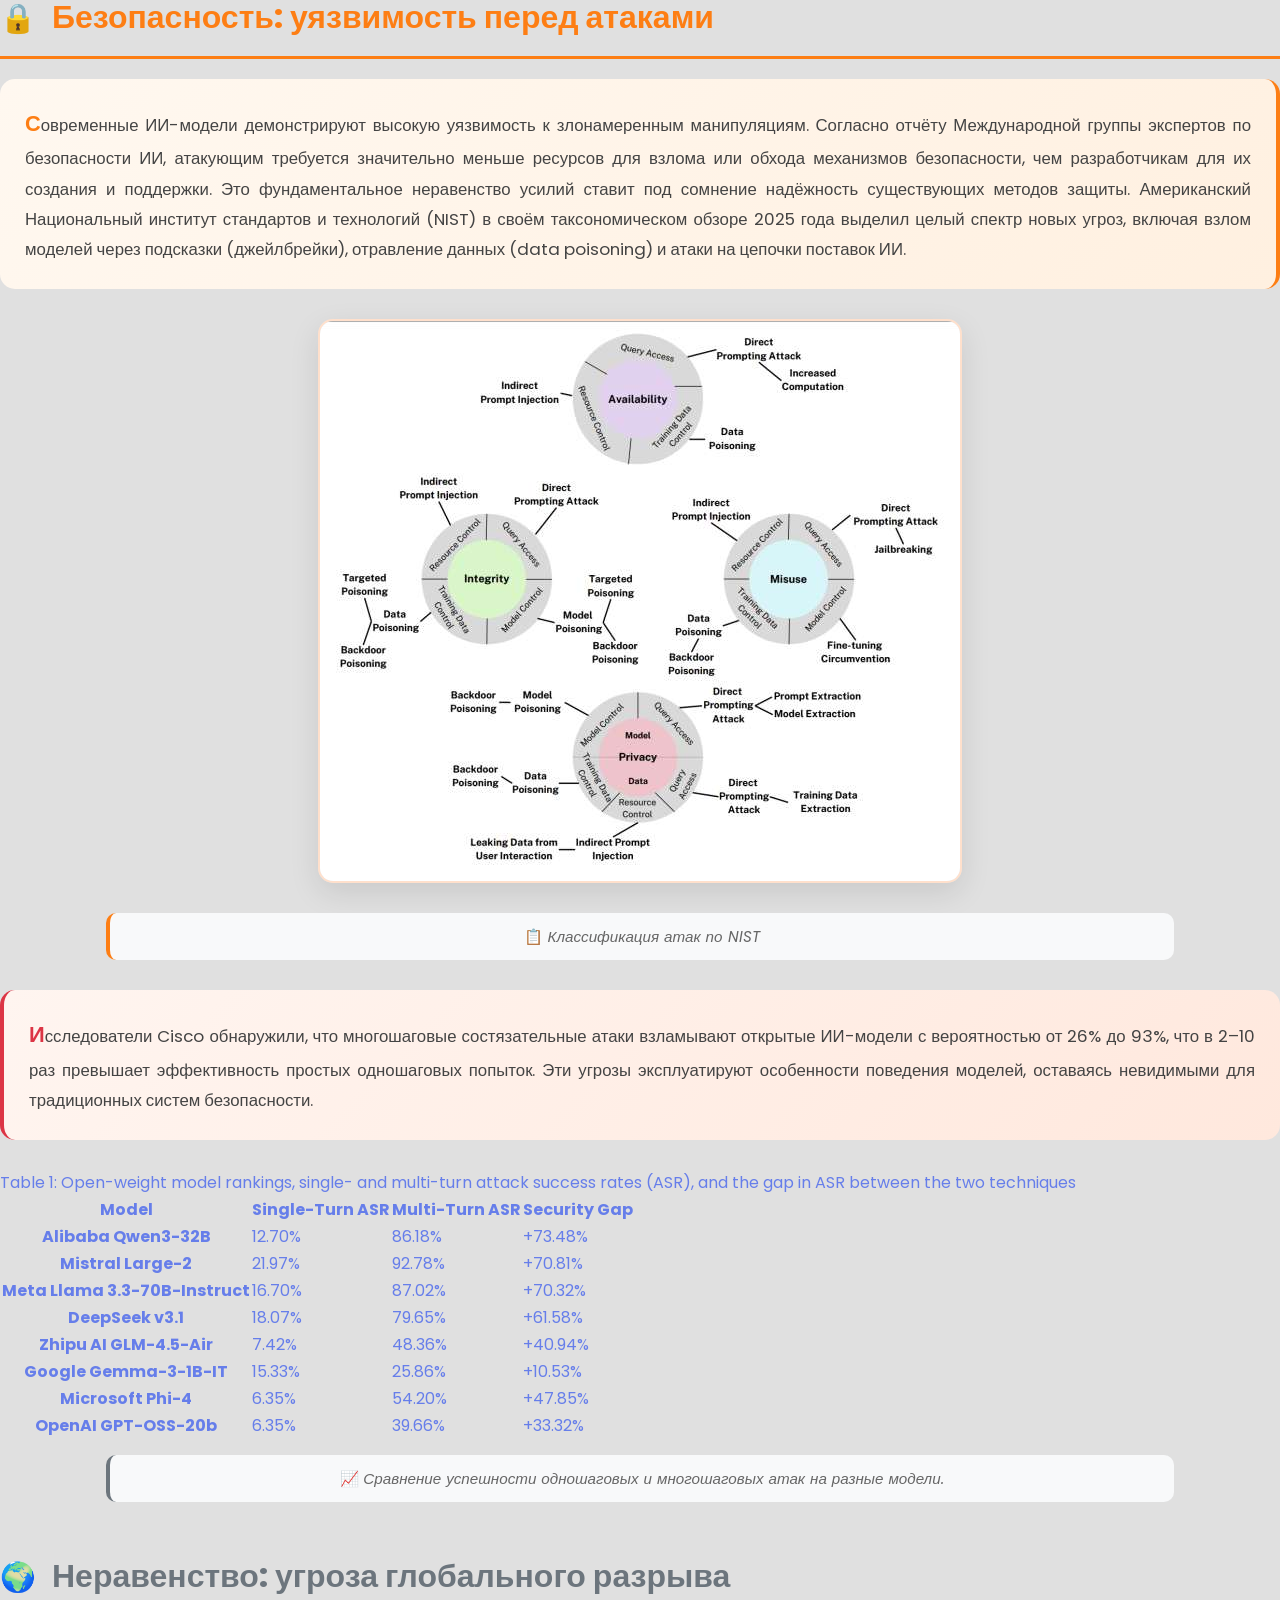
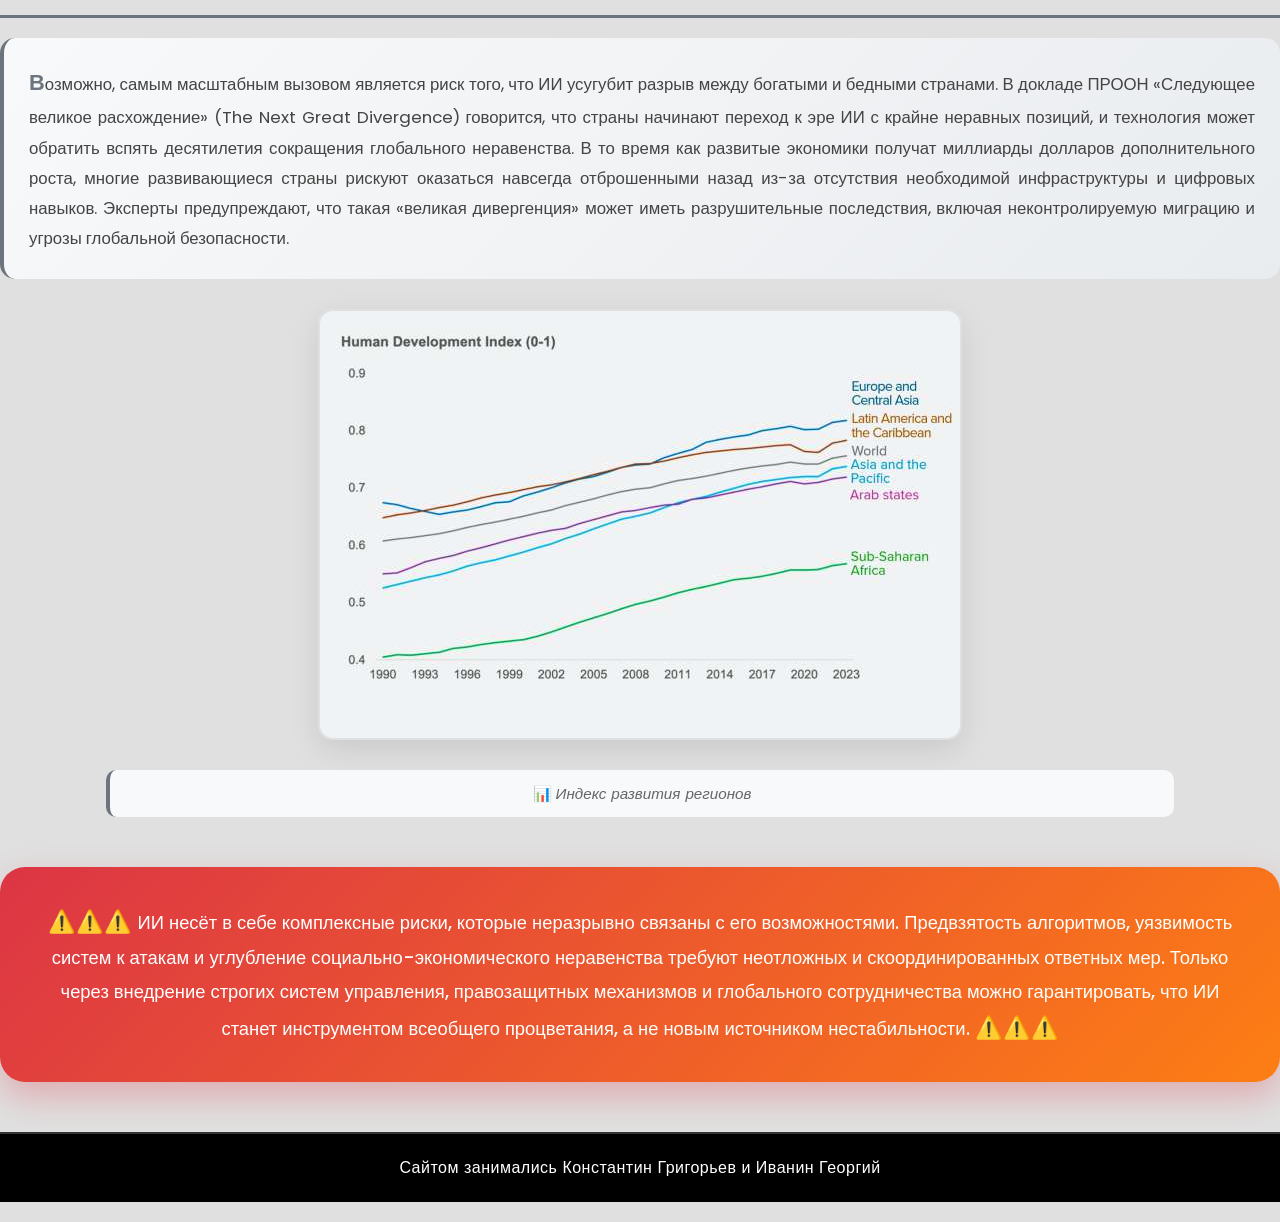
==== commit ece9c76e: "Add files via upload" ====
--- a/page3.html
+++ b/page3.html
@@ -63,7 +63,69 @@
             Исследователи Cisco обнаружили, что многошаговые состязательные атаки взламывают открытые ИИ-модели с вероятностью от 26% до 93%, что в 2–10 раз превышает эффективность простых одношаговых попыток. Эти угрозы эксплуатируют особенности поведения моделей, оставаясь невидимыми для традиционных систем безопасности.
         </tt9>
         <a href = "img/p9.png" target = "_blank">
-                <img src="img_small/p9.png" alt = "">
+                <figure class="ltx_table" id="S2.T1">
+                <figcaption class="ltx_caption ltx_centering"><span class="ltx_tag ltx_tag_table">Table 1: </span>Open-weight model rankings, single- and multi-turn attack success rates (ASR), and the gap in ASR between the two techniques</figcaption>
+                <table class="ltx_tabular ltx_centering ltx_guessed_headers ltx_align_middle">
+                <thead class="ltx_thead">
+                <tr class="ltx_tr">
+                <th class="ltx_td ltx_align_left ltx_th ltx_th_column ltx_th_row ltx_border_tt"><span class="ltx_text ltx_font_bold">Model</span></th>
+                <th class="ltx_td ltx_align_center ltx_th ltx_th_column ltx_border_tt"><span class="ltx_text ltx_font_bold">Single-Turn ASR</span></th>
+                <th class="ltx_td ltx_align_center ltx_th ltx_th_column ltx_border_tt"><span class="ltx_text ltx_font_bold">Multi-Turn ASR</span></th>
+                <th class="ltx_td ltx_align_center ltx_th ltx_th_column ltx_border_tt"><span class="ltx_text ltx_font_bold">Security Gap</span></th>
+                </tr>
+                </thead>
+                <tbody class="ltx_tbody">
+                <tr class="ltx_tr">
+                <th class="ltx_td ltx_align_left ltx_th ltx_th_row ltx_border_t">Alibaba Qwen3-32B</th>
+                <td class="ltx_td ltx_align_center ltx_border_t">12.70%</td>
+                <td class="ltx_td ltx_align_center ltx_border_t">86.18%</td>
+                <td class="ltx_td ltx_align_center ltx_border_t">+73.48%</td>
+                </tr>
+                <tr class="ltx_tr">
+                <th class="ltx_td ltx_align_left ltx_th ltx_th_row">Mistral Large-2</th>
+                <td class="ltx_td ltx_align_center">21.97%</td>
+                <td class="ltx_td ltx_align_center">92.78%</td>
+                <td class="ltx_td ltx_align_center">+70.81%</td>
+                </tr>
+                <tr class="ltx_tr">
+                <th class="ltx_td ltx_align_left ltx_th ltx_th_row">Meta Llama 3.3-70B-Instruct</th>
+                <td class="ltx_td ltx_align_center">16.70%</td>
+                <td class="ltx_td ltx_align_center">87.02%</td>
+                <td class="ltx_td ltx_align_center">+70.32%</td>
+                </tr>
+                <tr class="ltx_tr">
+                <th class="ltx_td ltx_align_left ltx_th ltx_th_row">DeepSeek v3.1</th>
+                <td class="ltx_td ltx_align_center">18.07%</td>
+                <td class="ltx_td ltx_align_center">79.65%</td>
+                <td class="ltx_td ltx_align_center">+61.58%</td>
+                </tr>
+                <tr class="ltx_tr">
+                <th class="ltx_td ltx_align_left ltx_th ltx_th_row">Zhipu AI GLM-4.5-Air</th>
+                <td class="ltx_td ltx_align_center">7.42%</td>
+                <td class="ltx_td ltx_align_center">48.36%</td>
+                <td class="ltx_td ltx_align_center">+40.94%</td>
+                </tr>
+                <tr class="ltx_tr">
+                <th class="ltx_td ltx_align_left ltx_th ltx_th_row">Google Gemma-3-1B-IT</th>
+                <td class="ltx_td ltx_align_center">15.33%</td>
+                <td class="ltx_td ltx_align_center">25.86%</td>
+                <td class="ltx_td ltx_align_center">+10.53%</td>
+                </tr>
+                <tr class="ltx_tr">
+                <th class="ltx_td ltx_align_left ltx_th ltx_th_row">Microsoft Phi-4</th>
+                <td class="ltx_td ltx_align_center">6.35%</td>
+                <td class="ltx_td ltx_align_center">54.20%</td>
+                <td class="ltx_td ltx_align_center">+47.85%</td>
+                </tr>
+                <tr class="ltx_tr">
+                <th class="ltx_td ltx_align_left ltx_th ltx_th_row ltx_border_bb">OpenAI GPT-OSS-20b</th>
+                <td class="ltx_td ltx_align_center ltx_border_bb">6.35%</td>
+                <td class="ltx_td ltx_align_center ltx_border_bb">39.66%</td>
+                <td class="ltx_td ltx_align_center ltx_border_bb">+33.32%</td>
+                </tr>
+                </tbody>
+                </table>
+                </figure>
         </a>
         <tt10>
             Сравнение успешности одношаговых и многошаговых атак на разные модели. 
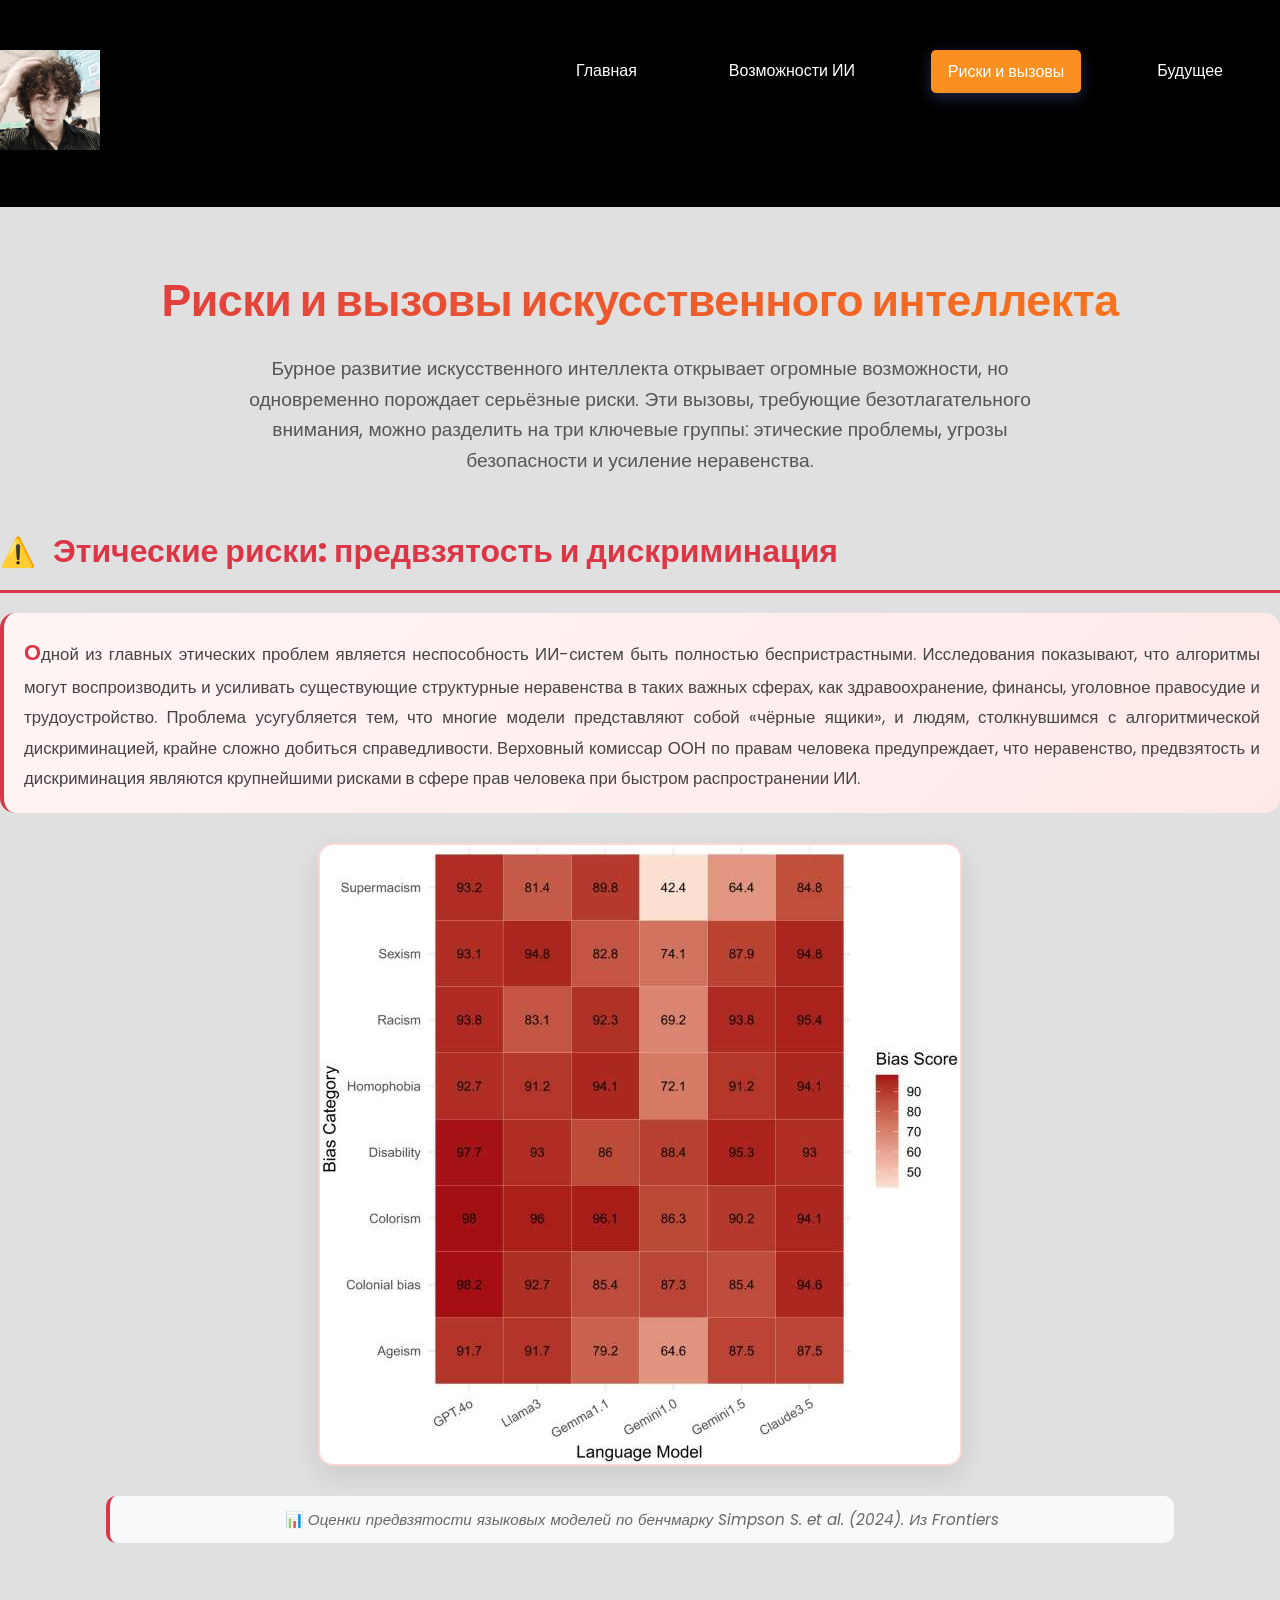
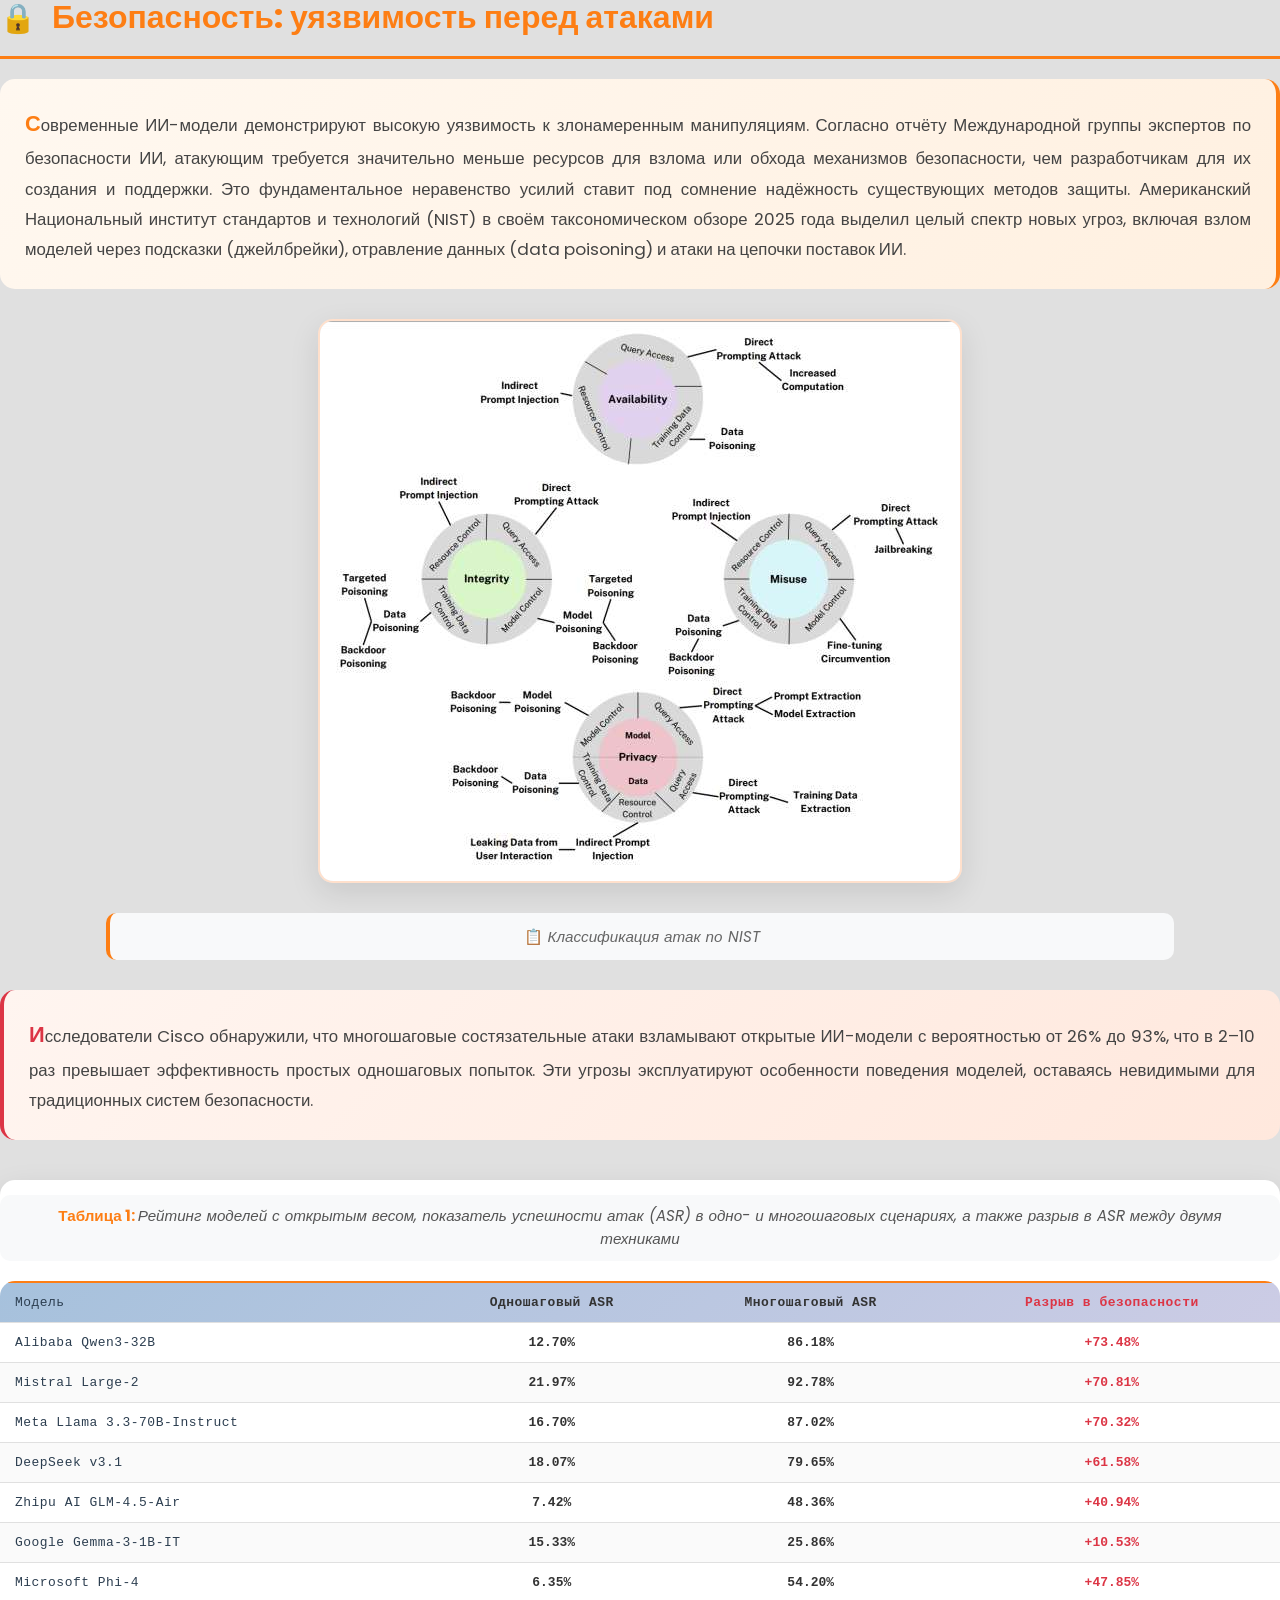
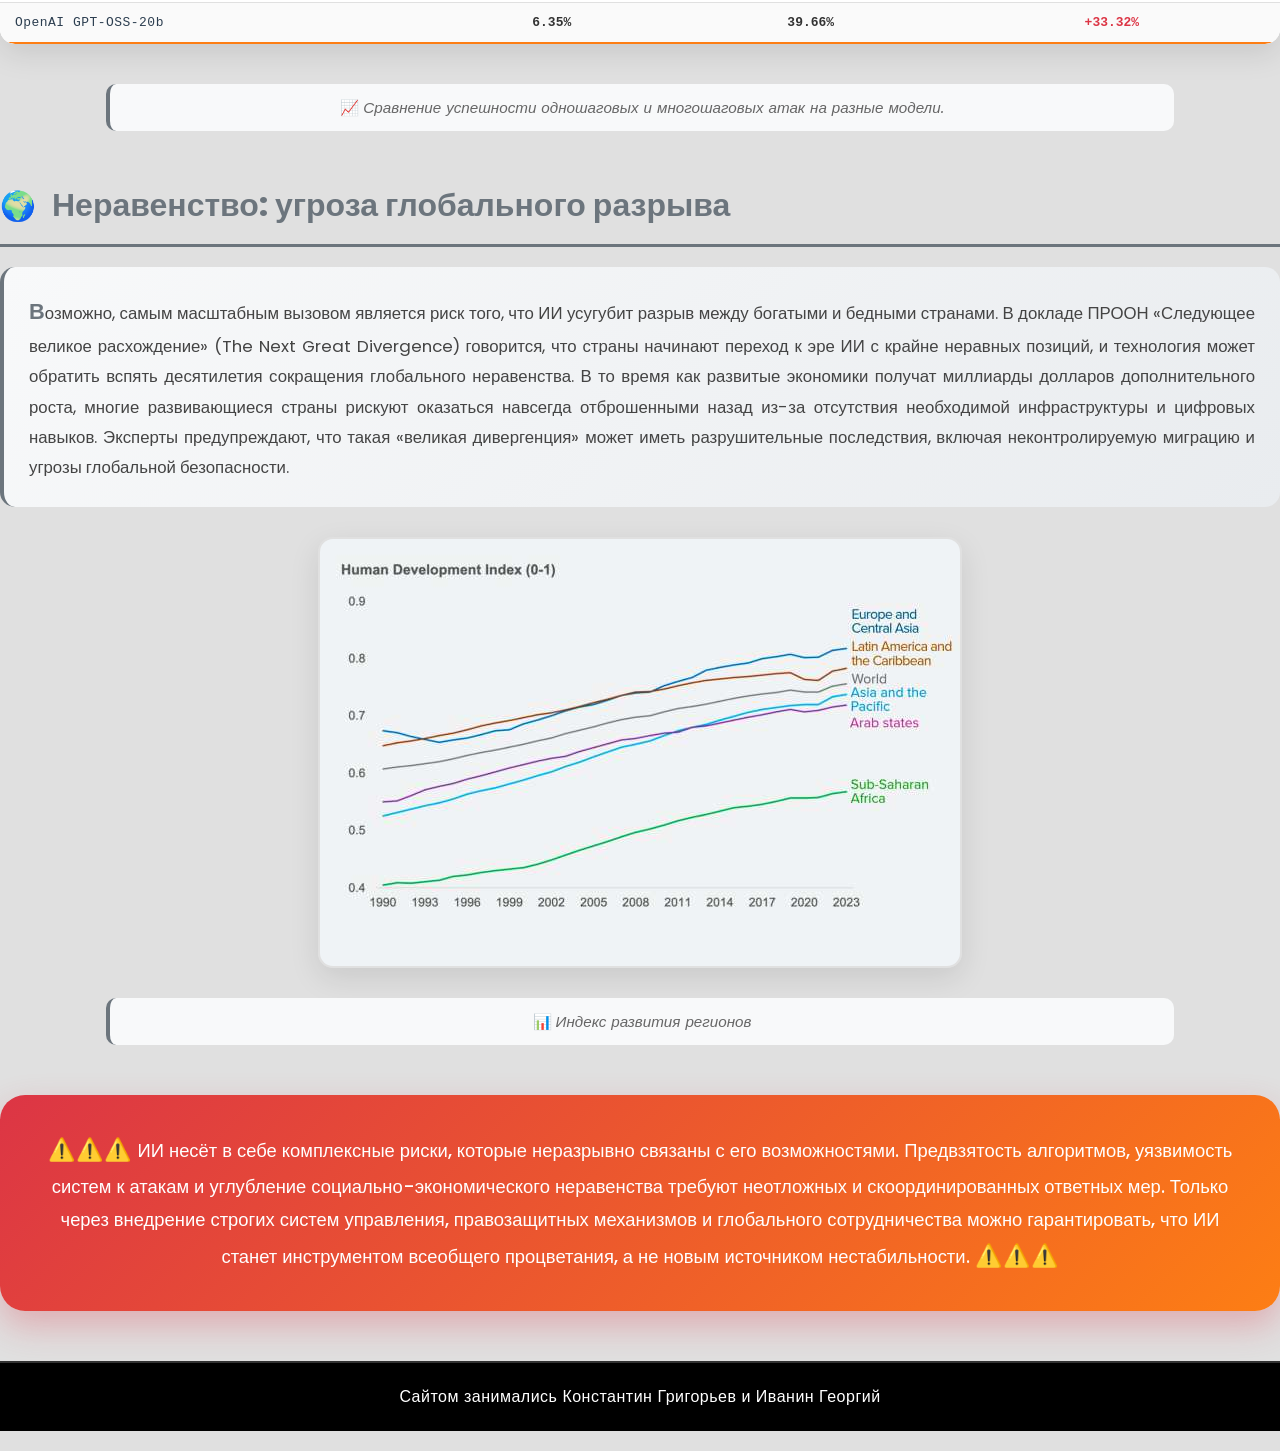
==== commit a7b3214d: "Add files via upload" ====
--- a/page3.html
+++ b/page3.html
@@ -64,68 +64,68 @@
         </tt9>
         <a href = "img/p9.png" target = "_blank">
                 <figure class="ltx_table" id="S2.T1">
-                <figcaption class="ltx_caption ltx_centering"><span class="ltx_tag ltx_tag_table">Table 1: </span>Open-weight model rankings, single- and multi-turn attack success rates (ASR), and the gap in ASR between the two techniques</figcaption>
-                <table class="ltx_tabular ltx_centering ltx_guessed_headers ltx_align_middle">
-                <thead class="ltx_thead">
-                <tr class="ltx_tr">
-                <th class="ltx_td ltx_align_left ltx_th ltx_th_column ltx_th_row ltx_border_tt"><span class="ltx_text ltx_font_bold">Model</span></th>
-                <th class="ltx_td ltx_align_center ltx_th ltx_th_column ltx_border_tt"><span class="ltx_text ltx_font_bold">Single-Turn ASR</span></th>
-                <th class="ltx_td ltx_align_center ltx_th ltx_th_column ltx_border_tt"><span class="ltx_text ltx_font_bold">Multi-Turn ASR</span></th>
-                <th class="ltx_td ltx_align_center ltx_th ltx_th_column ltx_border_tt"><span class="ltx_text ltx_font_bold">Security Gap</span></th>
-                </tr>
-                </thead>
-                <tbody class="ltx_tbody">
-                <tr class="ltx_tr">
-                <th class="ltx_td ltx_align_left ltx_th ltx_th_row ltx_border_t">Alibaba Qwen3-32B</th>
-                <td class="ltx_td ltx_align_center ltx_border_t">12.70%</td>
-                <td class="ltx_td ltx_align_center ltx_border_t">86.18%</td>
-                <td class="ltx_td ltx_align_center ltx_border_t">+73.48%</td>
-                </tr>
-                <tr class="ltx_tr">
-                <th class="ltx_td ltx_align_left ltx_th ltx_th_row">Mistral Large-2</th>
-                <td class="ltx_td ltx_align_center">21.97%</td>
-                <td class="ltx_td ltx_align_center">92.78%</td>
-                <td class="ltx_td ltx_align_center">+70.81%</td>
-                </tr>
-                <tr class="ltx_tr">
-                <th class="ltx_td ltx_align_left ltx_th ltx_th_row">Meta Llama 3.3-70B-Instruct</th>
-                <td class="ltx_td ltx_align_center">16.70%</td>
-                <td class="ltx_td ltx_align_center">87.02%</td>
-                <td class="ltx_td ltx_align_center">+70.32%</td>
-                </tr>
-                <tr class="ltx_tr">
-                <th class="ltx_td ltx_align_left ltx_th ltx_th_row">DeepSeek v3.1</th>
-                <td class="ltx_td ltx_align_center">18.07%</td>
-                <td class="ltx_td ltx_align_center">79.65%</td>
-                <td class="ltx_td ltx_align_center">+61.58%</td>
-                </tr>
-                <tr class="ltx_tr">
-                <th class="ltx_td ltx_align_left ltx_th ltx_th_row">Zhipu AI GLM-4.5-Air</th>
-                <td class="ltx_td ltx_align_center">7.42%</td>
-                <td class="ltx_td ltx_align_center">48.36%</td>
-                <td class="ltx_td ltx_align_center">+40.94%</td>
-                </tr>
-                <tr class="ltx_tr">
-                <th class="ltx_td ltx_align_left ltx_th ltx_th_row">Google Gemma-3-1B-IT</th>
-                <td class="ltx_td ltx_align_center">15.33%</td>
-                <td class="ltx_td ltx_align_center">25.86%</td>
-                <td class="ltx_td ltx_align_center">+10.53%</td>
-                </tr>
-                <tr class="ltx_tr">
-                <th class="ltx_td ltx_align_left ltx_th ltx_th_row">Microsoft Phi-4</th>
-                <td class="ltx_td ltx_align_center">6.35%</td>
-                <td class="ltx_td ltx_align_center">54.20%</td>
-                <td class="ltx_td ltx_align_center">+47.85%</td>
-                </tr>
-                <tr class="ltx_tr">
-                <th class="ltx_td ltx_align_left ltx_th ltx_th_row ltx_border_bb">OpenAI GPT-OSS-20b</th>
-                <td class="ltx_td ltx_align_center ltx_border_bb">6.35%</td>
-                <td class="ltx_td ltx_align_center ltx_border_bb">39.66%</td>
-                <td class="ltx_td ltx_align_center ltx_border_bb">+33.32%</td>
-                </tr>
-                </tbody>
-                </table>
-                </figure>
+<figcaption class="ltx_caption ltx_centering"><span class="ltx_tag ltx_tag_table">Таблица 1: </span>Рейтинг моделей с открытым весом, показатель успешности атак (ASR) в одно- и многошаговых сценариях, а также разрыв в ASR между двумя техниками</figcaption>
+<table class="ltx_tabular ltx_centering ltx_guessed_headers ltx_align_middle">
+<thead class="ltx_thead">
+<tr class="ltx_tr">
+<th class="ltx_td ltx_align_left ltx_th ltx_th_column ltx_th_row ltx_border_tt"><span class="ltx_text ltx_font_bold">Модель</span></th>
+<th class="ltx_td ltx_align_center ltx_th ltx_th_column ltx_border_tt"><span class="ltx_text ltx_font_bold">Одношаговый ASR</span></th>
+<th class="ltx_td ltx_align_center ltx_th ltx_th_column ltx_border_tt"><span class="ltx_text ltx_font_bold">Многошаговый ASR</span></th>
+<th class="ltx_td ltx_align_center ltx_th ltx_th_column ltx_border_tt"><span class="ltx_text ltx_font_bold">Разрыв в безопасности</span></th>
+</tr>
+</thead>
+<tbody class="ltx_tbody">
+<tr class="ltx_tr">
+<th class="ltx_td ltx_align_left ltx_th ltx_th_row ltx_border_t">Alibaba Qwen3-32B</th>
+<td class="ltx_td ltx_align_center ltx_border_t">12.70%</td>
+<td class="ltx_td ltx_align_center ltx_border_t">86.18%</td>
+<td class="ltx_td ltx_align_center ltx_border_t">+73.48%</td>
+</tr>
+<tr class="ltx_tr">
+<th class="ltx_td ltx_align_left ltx_th ltx_th_row">Mistral Large-2</th>
+<td class="ltx_td ltx_align_center">21.97%</td>
+<td class="ltx_td ltx_align_center">92.78%</td>
+<td class="ltx_td ltx_align_center">+70.81%</td>
+</tr>
+<tr class="ltx_tr">
+<th class="ltx_td ltx_align_left ltx_th ltx_th_row">Meta Llama 3.3-70B-Instruct</th>
+<td class="ltx_td ltx_align_center">16.70%</td>
+<td class="ltx_td ltx_align_center">87.02%</td>
+<td class="ltx_td ltx_align_center">+70.32%</td>
+</tr>
+<tr class="ltx_tr">
+<th class="ltx_td ltx_align_left ltx_th ltx_th_row">DeepSeek v3.1</th>
+<td class="ltx_td ltx_align_center">18.07%</td>
+<td class="ltx_td ltx_align_center">79.65%</td>
+<td class="ltx_td ltx_align_center">+61.58%</td>
+</tr>
+<tr class="ltx_tr">
+<th class="ltx_td ltx_align_left ltx_th ltx_th_row">Zhipu AI GLM-4.5-Air</th>
+<td class="ltx_td ltx_align_center">7.42%</td>
+<td class="ltx_td ltx_align_center">48.36%</td>
+<td class="ltx_td ltx_align_center">+40.94%</td>
+</tr>
+<tr class="ltx_tr">
+<th class="ltx_td ltx_align_left ltx_th ltx_th_row">Google Gemma-3-1B-IT</th>
+<td class="ltx_td ltx_align_center">15.33%</td>
+<td class="ltx_td ltx_align_center">25.86%</td>
+<td class="ltx_td ltx_align_center">+10.53%</td>
+</tr>
+<tr class="ltx_tr">
+<th class="ltx_td ltx_align_left ltx_th ltx_th_row">Microsoft Phi-4</th>
+<td class="ltx_td ltx_align_center">6.35%</td>
+<td class="ltx_td ltx_align_center">54.20%</td>
+<td class="ltx_td ltx_align_center">+47.85%</td>
+</tr>
+<tr class="ltx_tr">
+<th class="ltx_td ltx_align_left ltx_th ltx_th_row ltx_border_bb">OpenAI GPT-OSS-20b</th>
+<td class="ltx_td ltx_align_center ltx_border_bb">6.35%</td>
+<td class="ltx_td ltx_align_center ltx_border_bb">39.66%</td>
+<td class="ltx_td ltx_align_center ltx_border_bb">+33.32%</td>
+</tr>
+</tbody>
+</table>
+</figure>
         </a>
         <tt10>
             Сравнение успешности одношаговых и многошаговых атак на разные модели. 
--- a/css/main.css
+++ b/css/main.css
@@ -2373,4 +2373,214 @@
         font-size: 0.8rem;
     }
 }
-
+/* Стили для таблицы с данными об уязвимостях ИИ-моделей */
+
+/* Обертка таблицы */
+.ltx_table {
+    display: block;
+    max-width: 100%;
+    margin: 40px auto;
+    overflow-x: auto;
+    background: #ffffff;
+    border-radius: 15px;
+    box-shadow: 0 10px 30px rgba(0, 0, 0, 0.1);
+    transition: all 0.3s ease;
+}
+
+.ltx_table:hover {
+    box-shadow: 0 15px 40px rgba(0, 0, 0, 0.15);
+}
+
+/* Заголовок таблицы (caption) */
+.ltx_caption {
+    display: block;
+    font-size: 0.95em;
+    color: #555;
+    text-align: center;
+    margin: 15px 0 20px 0;
+    padding: 10px 20px;
+    background: #f8f9fa;
+    border-radius: 10px;
+    font-style: italic;
+    line-height: 1.5;
+}
+
+.ltx_tag_table {
+    font-weight: 700;
+    color: #fd7e14;
+    font-style: normal;
+}
+
+/* Сама таблица */
+.ltx_tabular {
+    width: 100%;
+    border-collapse: collapse;
+    font-family: 'Segoe UI', 'Roboto', monospace;
+    font-size: 0.9em;
+    background: white;
+    border-radius: 15px;
+    overflow: hidden;
+}
+
+/* Заголовки таблицы */
+.ltx_thead .ltx_tr {
+    background: linear-gradient(135deg, #a6c1dc 0%, #cccce5 100%);
+}
+
+.ltx_th {
+    padding: 14px 12px;
+    text-align: center;
+    font-weight: 700;
+    color: white;
+    font-size: 0.95em;
+    letter-spacing: 0.5px;
+}
+
+.ltx_th:first-child {
+    text-align: left;
+    padding-left: 15px;
+}
+
+/* Ячейки таблицы */
+.ltx_tbody .ltx_tr {
+    border-bottom: 1px solid #e0e0e0;
+    transition: all 0.2s ease;
+}
+
+.ltx_tbody .ltx_tr:hover {
+    background: #f8f9fa;
+    transform: scale(1.01);
+}
+
+.ltx_td {
+    padding: 12px 12px;
+    text-align: center;
+    color: #333;
+    font-size: 0.9em;
+}
+
+.ltx_td:first-child {
+    text-align: left;
+    font-weight: 500;
+    color: #2c3e50;
+    padding-left: 15px;
+}
+
+/* Стили для границ */
+.ltx_border_tt {
+    border-top: 2px solid #fd7e14;
+}
+
+.ltx_border_bb {
+    border-bottom: 2px solid #fd7e14;
+}
+
+.ltx_border_t {
+    border-top: 1px solid #e0e0e0;
+}
+
+/* Выделение процентов */
+.ltx_td:nth-child(2),
+.ltx_td:nth-child(3),
+.ltx_td:nth-child(4) {
+    font-family: 'Courier New', monospace;
+    font-weight: 600;
+}
+
+/* Специальные стили для Security Gap (положительные значения) */
+.ltx_td:nth-child(4) {
+    color: #dc3545;
+    font-weight: 700;
+}
+
+/* Адаптивность для мобильных устройств */
+@media (max-width: 768px) {
+    .ltx_table {
+        margin: 25px auto;
+        border-radius: 10px;
+    }
+    
+    .ltx_tabular {
+        font-size: 0.75em;
+    }
+    
+    .ltx_th, .ltx_td {
+        padding: 10px 6px;
+    }
+    
+    .ltx_caption {
+        font-size: 0.85em;
+        padding: 8px 15px;
+    }
+}
+
+@media (max-width: 480px) {
+    .ltx_tabular {
+        font-size: 0.65em;
+    }
+    
+    .ltx_th, .ltx_td {
+        padding: 8px 4px;
+    }
+    
+    .ltx_th:first-child, .ltx_td:first-child {
+        padding-left: 8px;
+    }
+    
+    .ltx_caption {
+        font-size: 0.75em;
+    }
+}
+
+/* Стилизация полосы прокрутки для таблицы */
+.ltx_table::-webkit-scrollbar {
+    height: 8px;
+}
+
+.ltx_table::-webkit-scrollbar-track {
+    background: #f1f1f1;
+    border-radius: 10px;
+}
+
+.ltx_table::-webkit-scrollbar-thumb {
+    background: linear-gradient(135deg, #fd7e14 0%, #dc3545 100%);
+    border-radius: 10px;
+}
+
+/* Чередование строк таблицы (зебра) */
+.ltx_tbody .ltx_tr:nth-child(even) {
+    background: #fafafa;
+}
+
+.ltx_tbody .ltx_tr:nth-child(even):hover {
+    background: #f0f0f0;
+}
+
+/* Эффект для ячеек с процентами при наведении */
+.ltx_tbody .ltx_tr:hover .ltx_td:nth-child(2),
+.ltx_tbody .ltx_tr:hover .ltx_td:nth-child(3),
+.ltx_tbody .ltx_tr:hover .ltx_td:nth-child(4) {
+    font-weight: 800;
+}
+
+/* Дополнительный стиль для последней строки */
+.ltx_tbody .ltx_tr:last-child {
+    border-bottom: none;
+}
+
+/* Анимация появления таблицы */
+.ltx_table {
+    animation: fadeInUp 0.8s ease-out;
+}
+
+@keyframes fadeInUp {
+    from {
+        opacity: 0;
+        transform: translateY(30px);
+    }
+    to {
+        opacity: 1;
+        transform: translateY(0);
+    }
+}
+
